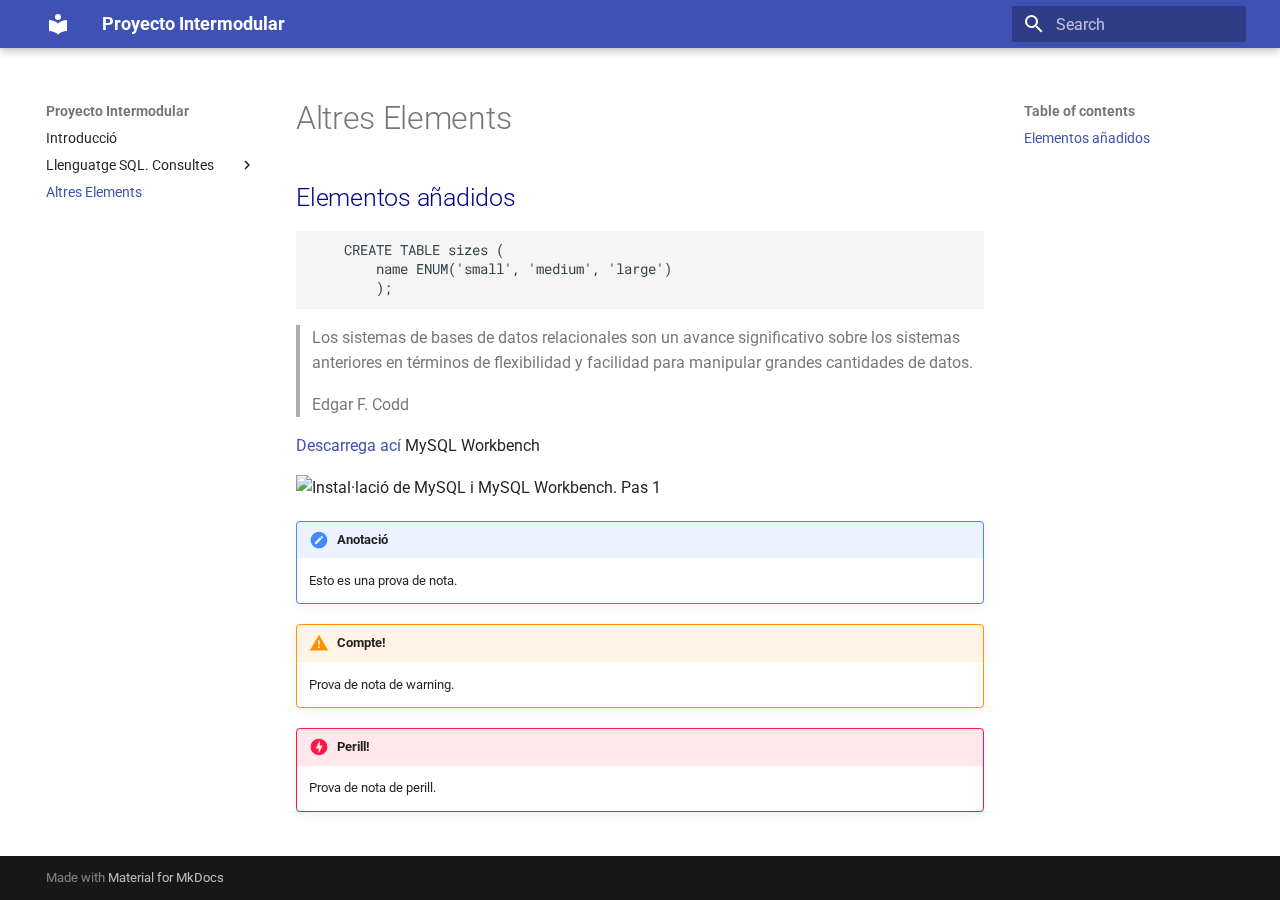
==== docs/altreselements/index.html @ 9100a638 "Primera versió" ====
<!doctype html>
<html lang="en" class="no-js">
  <head>
    
      <meta charset="utf-8">
      <meta name="viewport" content="width=device-width,initial-scale=1">
      
        <meta name="description" content="Documentació sobre llenguatge SQL">
      
      
        <meta name="author" content="Ester Agustí">
      
      
      
        <link rel="prev" href="../apartat2/">
      
      
      
      <link rel="icon" href="../assets/images/favicon.png">
      <meta name="generator" content="mkdocs-1.6.1, mkdocs-material-9.6.7">
    
    
      
        <title>Altres Elements - Proyecto Intermodular</title>
      
    
    
      <link rel="stylesheet" href="../assets/stylesheets/main.8608ea7d.min.css">
      
      


    
    
      
    
    
      
        
        
        <link rel="preconnect" href="https://fonts.gstatic.com" crossorigin>
        <link rel="stylesheet" href="https://fonts.googleapis.com/css?family=Roboto:300,300i,400,400i,700,700i%7CRoboto+Mono:400,400i,700,700i&display=fallback">
        <style>:root{--md-text-font:"Roboto";--md-code-font:"Roboto Mono"}</style>
      
    
    
      <link rel="stylesheet" href="../extra.css">
    
    <script>__md_scope=new URL("..",location),__md_hash=e=>[...e].reduce(((e,_)=>(e<<5)-e+_.charCodeAt(0)),0),__md_get=(e,_=localStorage,t=__md_scope)=>JSON.parse(_.getItem(t.pathname+"."+e)),__md_set=(e,_,t=localStorage,a=__md_scope)=>{try{t.setItem(a.pathname+"."+e,JSON.stringify(_))}catch(e){}}</script>
    
      

    
    
    
  </head>
  
  
    <body dir="ltr">
  
    
    <input class="md-toggle" data-md-toggle="drawer" type="checkbox" id="__drawer" autocomplete="off">
    <input class="md-toggle" data-md-toggle="search" type="checkbox" id="__search" autocomplete="off">
    <label class="md-overlay" for="__drawer"></label>
    <div data-md-component="skip">
      
        
        <a href="#elementos-anadidos" class="md-skip">
          Skip to content
        </a>
      
    </div>
    <div data-md-component="announce">
      
    </div>
    
    
      

  

<header class="md-header md-header--shadow" data-md-component="header">
  <nav class="md-header__inner md-grid" aria-label="Header">
    <a href=".." title="Proyecto Intermodular" class="md-header__button md-logo" aria-label="Proyecto Intermodular" data-md-component="logo">
      
  
  <svg xmlns="http://www.w3.org/2000/svg" viewBox="0 0 24 24"><path d="M12 8a3 3 0 0 0 3-3 3 3 0 0 0-3-3 3 3 0 0 0-3 3 3 3 0 0 0 3 3m0 3.54C9.64 9.35 6.5 8 3 8v11c3.5 0 6.64 1.35 9 3.54 2.36-2.19 5.5-3.54 9-3.54V8c-3.5 0-6.64 1.35-9 3.54"/></svg>

    </a>
    <label class="md-header__button md-icon" for="__drawer">
      
      <svg xmlns="http://www.w3.org/2000/svg" viewBox="0 0 24 24"><path d="M3 6h18v2H3zm0 5h18v2H3zm0 5h18v2H3z"/></svg>
    </label>
    <div class="md-header__title" data-md-component="header-title">
      <div class="md-header__ellipsis">
        <div class="md-header__topic">
          <span class="md-ellipsis">
            Proyecto Intermodular
          </span>
        </div>
        <div class="md-header__topic" data-md-component="header-topic">
          <span class="md-ellipsis">
            
              Altres Elements
            
          </span>
        </div>
      </div>
    </div>
    
    
      <script>var palette=__md_get("__palette");if(palette&&palette.color){if("(prefers-color-scheme)"===palette.color.media){var media=matchMedia("(prefers-color-scheme: light)"),input=document.querySelector(media.matches?"[data-md-color-media='(prefers-color-scheme: light)']":"[data-md-color-media='(prefers-color-scheme: dark)']");palette.color.media=input.getAttribute("data-md-color-media"),palette.color.scheme=input.getAttribute("data-md-color-scheme"),palette.color.primary=input.getAttribute("data-md-color-primary"),palette.color.accent=input.getAttribute("data-md-color-accent")}for(var[key,value]of Object.entries(palette.color))document.body.setAttribute("data-md-color-"+key,value)}</script>
    
    
    
      <label class="md-header__button md-icon" for="__search">
        
        <svg xmlns="http://www.w3.org/2000/svg" viewBox="0 0 24 24"><path d="M9.5 3A6.5 6.5 0 0 1 16 9.5c0 1.61-.59 3.09-1.56 4.23l.27.27h.79l5 5-1.5 1.5-5-5v-.79l-.27-.27A6.52 6.52 0 0 1 9.5 16 6.5 6.5 0 0 1 3 9.5 6.5 6.5 0 0 1 9.5 3m0 2C7 5 5 7 5 9.5S7 14 9.5 14 14 12 14 9.5 12 5 9.5 5"/></svg>
      </label>
      <div class="md-search" data-md-component="search" role="dialog">
  <label class="md-search__overlay" for="__search"></label>
  <div class="md-search__inner" role="search">
    <form class="md-search__form" name="search">
      <input type="text" class="md-search__input" name="query" aria-label="Search" placeholder="Search" autocapitalize="off" autocorrect="off" autocomplete="off" spellcheck="false" data-md-component="search-query" required>
      <label class="md-search__icon md-icon" for="__search">
        
        <svg xmlns="http://www.w3.org/2000/svg" viewBox="0 0 24 24"><path d="M9.5 3A6.5 6.5 0 0 1 16 9.5c0 1.61-.59 3.09-1.56 4.23l.27.27h.79l5 5-1.5 1.5-5-5v-.79l-.27-.27A6.52 6.52 0 0 1 9.5 16 6.5 6.5 0 0 1 3 9.5 6.5 6.5 0 0 1 9.5 3m0 2C7 5 5 7 5 9.5S7 14 9.5 14 14 12 14 9.5 12 5 9.5 5"/></svg>
        
        <svg xmlns="http://www.w3.org/2000/svg" viewBox="0 0 24 24"><path d="M20 11v2H8l5.5 5.5-1.42 1.42L4.16 12l7.92-7.92L13.5 5.5 8 11z"/></svg>
      </label>
      <nav class="md-search__options" aria-label="Search">
        
        <button type="reset" class="md-search__icon md-icon" title="Clear" aria-label="Clear" tabindex="-1">
          
          <svg xmlns="http://www.w3.org/2000/svg" viewBox="0 0 24 24"><path d="M19 6.41 17.59 5 12 10.59 6.41 5 5 6.41 10.59 12 5 17.59 6.41 19 12 13.41 17.59 19 19 17.59 13.41 12z"/></svg>
        </button>
      </nav>
      
    </form>
    <div class="md-search__output">
      <div class="md-search__scrollwrap" tabindex="0" data-md-scrollfix>
        <div class="md-search-result" data-md-component="search-result">
          <div class="md-search-result__meta">
            Initializing search
          </div>
          <ol class="md-search-result__list" role="presentation"></ol>
        </div>
      </div>
    </div>
  </div>
</div>
    
    
  </nav>
  
</header>
    
    <div class="md-container" data-md-component="container">
      
      
        
          
        
      
      <main class="md-main" data-md-component="main">
        <div class="md-main__inner md-grid">
          
            
              
              <div class="md-sidebar md-sidebar--primary" data-md-component="sidebar" data-md-type="navigation" >
                <div class="md-sidebar__scrollwrap">
                  <div class="md-sidebar__inner">
                    



<nav class="md-nav md-nav--primary" aria-label="Navigation" data-md-level="0">
  <label class="md-nav__title" for="__drawer">
    <a href=".." title="Proyecto Intermodular" class="md-nav__button md-logo" aria-label="Proyecto Intermodular" data-md-component="logo">
      
  
  <svg xmlns="http://www.w3.org/2000/svg" viewBox="0 0 24 24"><path d="M12 8a3 3 0 0 0 3-3 3 3 0 0 0-3-3 3 3 0 0 0-3 3 3 3 0 0 0 3 3m0 3.54C9.64 9.35 6.5 8 3 8v11c3.5 0 6.64 1.35 9 3.54 2.36-2.19 5.5-3.54 9-3.54V8c-3.5 0-6.64 1.35-9 3.54"/></svg>

    </a>
    Proyecto Intermodular
  </label>
  
  <ul class="md-nav__list" data-md-scrollfix>
    
      
      
  
  
  
  
    <li class="md-nav__item">
      <a href=".." class="md-nav__link">
        
  
  <span class="md-ellipsis">
    Introducció
    
  </span>
  

      </a>
    </li>
  

    
      
      
  
  
  
  
    
    
    
    
    <li class="md-nav__item md-nav__item--nested">
      
        
        
        <input class="md-nav__toggle md-toggle " type="checkbox" id="__nav_2" >
        
          
          <label class="md-nav__link" for="__nav_2" id="__nav_2_label" tabindex="0">
            
  
  <span class="md-ellipsis">
    Llenguatge SQL. Consultes
    
  </span>
  

            <span class="md-nav__icon md-icon"></span>
          </label>
        
        <nav class="md-nav" data-md-level="1" aria-labelledby="__nav_2_label" aria-expanded="false">
          <label class="md-nav__title" for="__nav_2">
            <span class="md-nav__icon md-icon"></span>
            Llenguatge SQL. Consultes
          </label>
          <ul class="md-nav__list" data-md-scrollfix>
            
              
                
  
  
  
  
    <li class="md-nav__item">
      <a href="../apartat1/" class="md-nav__link">
        
  
  <span class="md-ellipsis">
    Consultes de selecció simples
    
  </span>
  

      </a>
    </li>
  

              
            
              
                
  
  
  
  
    <li class="md-nav__item">
      <a href="../apartat2/" class="md-nav__link">
        
  
  <span class="md-ellipsis">
    Consultes de selecció complexes
    
  </span>
  

      </a>
    </li>
  

              
            
          </ul>
        </nav>
      
    </li>
  

    
      
      
  
  
    
  
  
  
    <li class="md-nav__item md-nav__item--active">
      
      <input class="md-nav__toggle md-toggle" type="checkbox" id="__toc">
      
      
      
        <label class="md-nav__link md-nav__link--active" for="__toc">
          
  
  <span class="md-ellipsis">
    Altres Elements
    
  </span>
  

          <span class="md-nav__icon md-icon"></span>
        </label>
      
      <a href="./" class="md-nav__link md-nav__link--active">
        
  
  <span class="md-ellipsis">
    Altres Elements
    
  </span>
  

      </a>
      
        

<nav class="md-nav md-nav--secondary" aria-label="Table of contents">
  
  
  
  
    <label class="md-nav__title" for="__toc">
      <span class="md-nav__icon md-icon"></span>
      Table of contents
    </label>
    <ul class="md-nav__list" data-md-component="toc" data-md-scrollfix>
      
        <li class="md-nav__item">
  <a href="#elementos-anadidos" class="md-nav__link">
    <span class="md-ellipsis">
      Elementos añadidos
    </span>
  </a>
  
</li>
      
    </ul>
  
</nav>
      
    </li>
  

    
  </ul>
</nav>
                  </div>
                </div>
              </div>
            
            
              
              <div class="md-sidebar md-sidebar--secondary" data-md-component="sidebar" data-md-type="toc" >
                <div class="md-sidebar__scrollwrap">
                  <div class="md-sidebar__inner">
                    

<nav class="md-nav md-nav--secondary" aria-label="Table of contents">
  
  
  
  
    <label class="md-nav__title" for="__toc">
      <span class="md-nav__icon md-icon"></span>
      Table of contents
    </label>
    <ul class="md-nav__list" data-md-component="toc" data-md-scrollfix>
      
        <li class="md-nav__item">
  <a href="#elementos-anadidos" class="md-nav__link">
    <span class="md-ellipsis">
      Elementos añadidos
    </span>
  </a>
  
</li>
      
    </ul>
  
</nav>
                  </div>
                </div>
              </div>
            
          
          
            <div class="md-content" data-md-component="content">
              <article class="md-content__inner md-typeset">
                
                  



  <h1>Altres Elements</h1>

<h2 id="elementos-anadidos">Elementos añadidos</h2>
<pre><code class="language-SQL">    CREATE TABLE sizes (
        name ENUM('small', 'medium', 'large')
        );
</code></pre>
<blockquote>
<p>Los sistemas de bases de datos relacionales son un avance significativo sobre los sistemas anteriores en términos de flexibilidad y facilidad para manipular grandes cantidades de datos.</p>
<p>Edgar F. Codd</p>
</blockquote>
<p><a href="http://www.mysql.com/">Descarrega ací</a> MySQL Workbench</p>
<p><img alt="Instal·lació de MySQL i MySQL Workbench. Pas 1" src="/img1.jpg" /></p>
<div class="admonition note">
<p class="admonition-title">Anotació</p>
<p>Esto es una prova de nota.</p>
</div>
<div class="admonition warning">
<p class="admonition-title">Compte!</p>
<p>Prova de nota de warning.</p>
</div>
<div class="admonition danger">
<p class="admonition-title">Perill!</p>
<p>Prova de nota de perill.</p>
</div>












                
              </article>
            </div>
          
          
<script>var target=document.getElementById(location.hash.slice(1));target&&target.name&&(target.checked=target.name.startsWith("__tabbed_"))</script>
        </div>
        
      </main>
      
        <footer class="md-footer">
  
  <div class="md-footer-meta md-typeset">
    <div class="md-footer-meta__inner md-grid">
      <div class="md-copyright">
  
  
    Made with
    <a href="https://squidfunk.github.io/mkdocs-material/" target="_blank" rel="noopener">
      Material for MkDocs
    </a>
  
</div>
      
    </div>
  </div>
</footer>
      
    </div>
    <div class="md-dialog" data-md-component="dialog">
      <div class="md-dialog__inner md-typeset"></div>
    </div>
    
    
    <script id="__config" type="application/json">{"base": "..", "features": [], "search": "../assets/javascripts/workers/search.f8cc74c7.min.js", "translations": {"clipboard.copied": "Copied to clipboard", "clipboard.copy": "Copy to clipboard", "search.result.more.one": "1 more on this page", "search.result.more.other": "# more on this page", "search.result.none": "No matching documents", "search.result.one": "1 matching document", "search.result.other": "# matching documents", "search.result.placeholder": "Type to start searching", "search.result.term.missing": "Missing", "select.version": "Select version"}}</script>
    
    
      <script src="../assets/javascripts/bundle.c8b220af.min.js"></script>
      
    
  </body>
</html>
---- docs/assets/stylesheets/main.8608ea7d.min.css ----
@charset "UTF-8";html{-webkit-text-size-adjust:none;-moz-text-size-adjust:none;text-size-adjust:none;box-sizing:border-box}*,:after,:before{box-sizing:inherit}@media (prefers-reduced-motion){*,:after,:before{transition:none!important}}body{margin:0}a,button,input,label{-webkit-tap-highlight-color:transparent}a{color:inherit;text-decoration:none}hr{border:0;box-sizing:initial;display:block;height:.05rem;overflow:visible;padding:0}small{font-size:80%}sub,sup{line-height:1em}img{border-style:none}table{border-collapse:initial;border-spacing:0}td,th{font-weight:400;vertical-align:top}button{background:#0000;border:0;font-family:inherit;font-size:inherit;margin:0;padding:0}input{border:0;outline:none}:root{--md-primary-fg-color:#4051b5;--md-primary-fg-color--light:#5d6cc0;--md-primary-fg-color--dark:#303fa1;--md-primary-bg-color:#fff;--md-primary-bg-color--light:#ffffffb3;--md-accent-fg-color:#526cfe;--md-accent-fg-color--transparent:#526cfe1a;--md-accent-bg-color:#fff;--md-accent-bg-color--light:#ffffffb3}[data-md-color-scheme=default]{color-scheme:light}[data-md-color-scheme=default] img[src$="#gh-dark-mode-only"],[data-md-color-scheme=default] img[src$="#only-dark"]{display:none}:root,[data-md-color-scheme=default]{--md-hue:225deg;--md-default-fg-color:#000000de;--md-default-fg-color--light:#0000008a;--md-default-fg-color--lighter:#00000052;--md-default-fg-color--lightest:#00000012;--md-default-bg-color:#fff;--md-default-bg-color--light:#ffffffb3;--md-default-bg-color--lighter:#ffffff4d;--md-default-bg-color--lightest:#ffffff1f;--md-code-fg-color:#36464e;--md-code-bg-color:#f5f5f5;--md-code-hl-color:#4287ff;--md-code-hl-color--light:#4287ff1a;--md-code-hl-number-color:#d52a2a;--md-code-hl-special-color:#db1457;--md-code-hl-function-color:#a846b9;--md-code-hl-constant-color:#6e59d9;--md-code-hl-keyword-color:#3f6ec6;--md-code-hl-string-color:#1c7d4d;--md-code-hl-name-color:var(--md-code-fg-color);--md-code-hl-operator-color:var(--md-default-fg-color--light);--md-code-hl-punctuation-color:var(--md-default-fg-color--light);--md-code-hl-comment-color:var(--md-default-fg-color--light);--md-code-hl-generic-color:var(--md-default-fg-color--light);--md-code-hl-variable-color:var(--md-default-fg-color--light);--md-typeset-color:var(--md-default-fg-color);--md-typeset-a-color:var(--md-primary-fg-color);--md-typeset-del-color:#f5503d26;--md-typeset-ins-color:#0bd57026;--md-typeset-kbd-color:#fafafa;--md-typeset-kbd-accent-color:#fff;--md-typeset-kbd-border-color:#b8b8b8;--md-typeset-mark-color:#ffff0080;--md-typeset-table-color:#0000001f;--md-typeset-table-color--light:rgba(0,0,0,.035);--md-admonition-fg-color:var(--md-default-fg-color);--md-admonition-bg-color:var(--md-default-bg-color);--md-warning-fg-color:#000000de;--md-warning-bg-color:#ff9;--md-footer-fg-color:#fff;--md-footer-fg-color--light:#ffffffb3;--md-footer-fg-color--lighter:#ffffff73;--md-footer-bg-color:#000000de;--md-footer-bg-color--dark:#00000052;--md-shadow-z1:0 0.2rem 0.5rem #0000000d,0 0 0.05rem #0000001a;--md-shadow-z2:0 0.2rem 0.5rem #0000001a,0 0 0.05rem #00000040;--md-shadow-z3:0 0.2rem 0.5rem #0003,0 0 0.05rem #00000059}.md-icon svg{fill:currentcolor;display:block;height:1.2rem;width:1.2rem}body{-webkit-font-smoothing:antialiased;-moz-osx-font-smoothing:grayscale;--md-text-font-family:var(--md-text-font,_),-apple-system,BlinkMacSystemFont,Helvetica,Arial,sans-serif;--md-code-font-family:var(--md-code-font,_),SFMono-Regular,Consolas,Menlo,monospace}aside,body,input{font-feature-settings:"kern","liga";color:var(--md-typeset-color);font-family:var(--md-text-font-family)}code,kbd,pre{font-feature-settings:"kern";font-family:var(--md-code-font-family)}:root{--md-typeset-table-sort-icon:url('data:image/svg+xml;charset=utf-8,<svg xmlns="http://www.w3.org/2000/svg" viewBox="0 0 24 24"><path d="m18 21-4-4h3V7h-3l4-4 4 4h-3v10h3M2 19v-2h10v2M2 13v-2h7v2M2 7V5h4v2z"/></svg>');--md-typeset-table-sort-icon--asc:url('data:image/svg+xml;charset=utf-8,<svg xmlns="http://www.w3.org/2000/svg" viewBox="0 0 24 24"><path d="M19 17h3l-4 4-4-4h3V3h2M2 17h10v2H2M6 5v2H2V5m0 6h7v2H2z"/></svg>');--md-typeset-table-sort-icon--desc:url('data:image/svg+xml;charset=utf-8,<svg xmlns="http://www.w3.org/2000/svg" viewBox="0 0 24 24"><path d="M19 7h3l-4-4-4 4h3v14h2M2 17h10v2H2M6 5v2H2V5m0 6h7v2H2z"/></svg>')}.md-typeset{-webkit-print-color-adjust:exact;color-adjust:exact;font-size:.8rem;line-height:1.6;overflow-wrap:break-word}@media print{.md-typeset{font-size:.68rem}}.md-typeset blockquote,.md-typeset dl,.md-typeset figure,.md-typeset ol,.md-typeset pre,.md-typeset ul{margin-bottom:1em;margin-top:1em}.md-typeset h1{color:var(--md-default-fg-color--light);font-size:2em;line-height:1.3;margin:0 0 1.25em}.md-typeset h1,.md-typeset h2{font-weight:300;letter-spacing:-.01em}.md-typeset h2{font-size:1.5625em;line-height:1.4;margin:1.6em 0 .64em}.md-typeset h3{font-size:1.25em;font-weight:400;letter-spacing:-.01em;line-height:1.5;margin:1.6em 0 .8em}.md-typeset h2+h3{margin-top:.8em}.md-typeset h4{font-weight:700;letter-spacing:-.01em;margin:1em 0}.md-typeset h5,.md-typeset h6{color:var(--md-default-fg-color--light);font-size:.8em;font-weight:700;letter-spacing:-.01em;margin:1.25em 0}.md-typeset h5{text-transform:uppercase}.md-typeset h5 code{text-transform:none}.md-typeset hr{border-bottom:.05rem solid var(--md-default-fg-color--lightest);display:flow-root;margin:1.5em 0}.md-typeset a{color:var(--md-typeset-a-color);word-break:break-word}.md-typeset a,.md-typeset a:before{transition:color 125ms}.md-typeset a:focus,.md-typeset a:hover{color:var(--md-accent-fg-color)}.md-typeset a:focus code,.md-typeset a:hover code{background-color:var(--md-accent-fg-color--transparent)}.md-typeset a code{color:currentcolor;transition:background-color 125ms}.md-typeset a.focus-visible{outline-color:var(--md-accent-fg-color);outline-offset:.2rem}.md-typeset code,.md-typeset kbd,.md-typeset pre{color:var(--md-code-fg-color);direction:ltr;font-variant-ligatures:none}@media print{.md-typeset code,.md-typeset kbd,.md-typeset pre{white-space:pre-wrap}}.md-typeset code{background-color:var(--md-code-bg-color);border-radius:.1rem;-webkit-box-decoration-break:clone;box-decoration-break:clone;font-size:.85em;padding:0 .2941176471em;word-break:break-word}.md-typeset code:not(.focus-visible){-webkit-tap-highlight-color:transparent;outline:none}.md-typeset pre{display:flow-root;line-height:1.4;position:relative}.md-typeset pre>code{-webkit-box-decoration-break:slice;box-decoration-break:slice;box-shadow:none;display:block;margin:0;outline-color:var(--md-accent-fg-color);overflow:auto;padding:.7720588235em 1.1764705882em;scrollbar-color:var(--md-default-fg-color--lighter) #0000;scrollbar-width:thin;touch-action:auto;word-break:normal}.md-typeset pre>code:hover{scrollbar-color:var(--md-accent-fg-color) #0000}.md-typeset pre>code::-webkit-scrollbar{height:.2rem;width:.2rem}.md-typeset pre>code::-webkit-scrollbar-thumb{background-color:var(--md-default-fg-color--lighter)}.md-typeset pre>code::-webkit-scrollbar-thumb:hover{background-color:var(--md-accent-fg-color)}.md-typeset kbd{background-color:var(--md-typeset-kbd-color);border-radius:.1rem;box-shadow:0 .1rem 0 .05rem var(--md-typeset-kbd-border-color),0 .1rem 0 var(--md-typeset-kbd-border-color),0 -.1rem .2rem var(--md-typeset-kbd-accent-color) inset;color:var(--md-default-fg-color);display:inline-block;font-size:.75em;padding:0 .6666666667em;vertical-align:text-top;word-break:break-word}.md-typeset mark{background-color:var(--md-typeset-mark-color);-webkit-box-decoration-break:clone;box-decoration-break:clone;color:inherit;word-break:break-word}.md-typeset abbr{border-bottom:.05rem dotted var(--md-default-fg-color--light);cursor:help;text-decoration:none}.md-typeset small{opacity:.75}[dir=ltr] .md-typeset sub,[dir=ltr] .md-typeset sup{margin-left:.078125em}[dir=rtl] .md-typeset sub,[dir=rtl] .md-typeset sup{margin-right:.078125em}[dir=ltr] .md-typeset blockquote{padding-left:.6rem}[dir=rtl] .md-typeset blockquote{padding-right:.6rem}[dir=ltr] .md-typeset blockquote{border-left:.2rem solid var(--md-default-fg-color--lighter)}[dir=rtl] .md-typeset blockquote{border-right:.2rem solid var(--md-default-fg-color--lighter)}.md-typeset blockquote{color:var(--md-default-fg-color--light);margin-left:0;margin-right:0}.md-typeset ul{list-style-type:disc}.md-typeset ul[type]{list-style-type:revert-layer}[dir=ltr] .md-typeset ol,[dir=ltr] .md-typeset ul{margin-left:.625em}[dir=rtl] .md-typeset ol,[dir=rtl] .md-typeset ul{margin-right:.625em}.md-typeset ol,.md-typeset ul{padding:0}.md-typeset ol:not([hidden]),.md-typeset ul:not([hidden]){display:flow-root}.md-typeset ol ol,.md-typeset ul ol{list-style-type:lower-alpha}.md-typeset ol ol ol,.md-typeset ul ol ol{list-style-type:lower-roman}.md-typeset ol ol ol ol,.md-typeset ul ol ol ol{list-style-type:upper-alpha}.md-typeset ol ol ol ol ol,.md-typeset ul ol ol ol ol{list-style-type:upper-roman}.md-typeset ol[type],.md-typeset ul[type]{list-style-type:revert-layer}[dir=ltr] .md-typeset ol li,[dir=ltr] .md-typeset ul li{margin-left:1.25em}[dir=rtl] .md-typeset ol li,[dir=rtl] .md-typeset ul li{margin-right:1.25em}.md-typeset ol li,.md-typeset ul li{margin-bottom:.5em}.md-typeset ol li blockquote,.md-typeset ol li p,.md-typeset ul li blockquote,.md-typeset ul li p{margin:.5em 0}.md-typeset ol li:last-child,.md-typeset ul li:last-child{margin-bottom:0}[dir=ltr] .md-typeset ol li ol,[dir=ltr] .md-typeset ol li ul,[dir=ltr] .md-typeset ul li ol,[dir=ltr] .md-typeset ul li ul{margin-left:.625em}[dir=rtl] .md-typeset ol li ol,[dir=rtl] .md-typeset ol li ul,[dir=rtl] .md-typeset ul li ol,[dir=rtl] .md-typeset ul li ul{margin-right:.625em}.md-typeset ol li ol,.md-typeset ol li ul,.md-typeset ul li ol,.md-typeset ul li ul{margin-bottom:.5em;margin-top:.5em}[dir=ltr] .md-typeset dd{margin-left:1.875em}[dir=rtl] .md-typeset dd{margin-right:1.875em}.md-typeset dd{margin-bottom:1.5em;margin-top:1em}.md-typeset img,.md-typeset svg,.md-typeset video{height:auto;max-width:100%}.md-typeset img[align=left]{margin:1em 1em 1em 0}.md-typeset img[align=right]{margin:1em 0 1em 1em}.md-typeset img[align]:only-child{margin-top:0}.md-typeset figure{display:flow-root;margin:1em auto;max-width:100%;text-align:center;width:-moz-fit-content;width:fit-content}.md-typeset figure img{display:block;margin:0 auto}.md-typeset figcaption{font-style:italic;margin:1em auto;max-width:24rem}.md-typeset iframe{max-width:100%}.md-typeset table:not([class]){background-color:var(--md-default-bg-color);border:.05rem solid var(--md-typeset-table-color);border-radius:.1rem;display:inline-block;font-size:.64rem;max-width:100%;overflow:auto;touch-action:auto}@media print{.md-typeset table:not([class]){display:table}}.md-typeset table:not([class])+*{margin-top:1.5em}.md-typeset table:not([class]) td>:first-child,.md-typeset table:not([class]) th>:first-child{margin-top:0}.md-typeset table:not([class]) td>:last-child,.md-typeset table:not([class]) th>:last-child{margin-bottom:0}.md-typeset table:not([class]) td:not([align]),.md-typeset table:not([class]) th:not([align]){text-align:left}[dir=rtl] .md-typeset table:not([class]) td:not([align]),[dir=rtl] .md-typeset table:not([class]) th:not([align]){text-align:right}.md-typeset table:not([class]) th{font-weight:700;min-width:5rem;padding:.9375em 1.25em;vertical-align:top}.md-typeset table:not([class]) td{border-top:.05rem solid var(--md-typeset-table-color);padding:.9375em 1.25em;vertical-align:top}.md-typeset table:not([class]) tbody tr{transition:background-color 125ms}.md-typeset table:not([class]) tbody tr:hover{background-color:var(--md-typeset-table-color--light);box-shadow:0 .05rem 0 var(--md-default-bg-color) inset}.md-typeset table:not([class]) a{word-break:normal}.md-typeset table th[role=columnheader]{cursor:pointer}[dir=ltr] .md-typeset table th[role=columnheader]:after{margin-left:.5em}[dir=rtl] .md-typeset table th[role=columnheader]:after{margin-right:.5em}.md-typeset table th[role=columnheader]:after{content:"";display:inline-block;height:1.2em;-webkit-mask-image:var(--md-typeset-table-sort-icon);mask-image:var(--md-typeset-table-sort-icon);-webkit-mask-repeat:no-repeat;mask-repeat:no-repeat;-webkit-mask-size:contain;mask-size:contain;transition:background-color 125ms;vertical-align:text-bottom;width:1.2em}.md-typeset table th[role=columnheader]:hover:after{background-color:var(--md-default-fg-color--lighter)}.md-typeset table th[role=columnheader][aria-sort=ascending]:after{background-color:var(--md-default-fg-color--light);-webkit-mask-image:var(--md-typeset-table-sort-icon--asc);mask-image:var(--md-typeset-table-sort-icon--asc)}.md-typeset table th[role=columnheader][aria-sort=descending]:after{background-color:var(--md-default-fg-color--light);-webkit-mask-image:var(--md-typeset-table-sort-icon--desc);mask-image:var(--md-typeset-table-sort-icon--desc)}.md-typeset__scrollwrap{margin:1em -.8rem;overflow-x:auto;touch-action:auto}.md-typeset__table{display:inline-block;margin-bottom:.5em;padding:0 .8rem}@media print{.md-typeset__table{display:block}}html .md-typeset__table table{display:table;margin:0;overflow:hidden;width:100%}@media screen and (max-width:44.984375em){.md-content__inner>pre{margin:1em -.8rem}.md-content__inner>pre code{border-radius:0}}.md-typeset .md-author{border-radius:100%;display:block;flex-shrink:0;height:1.6rem;overflow:hidden;position:relative;transition:color 125ms,transform 125ms;width:1.6rem}.md-typeset .md-author img{display:block}.md-typeset .md-author--more{background:var(--md-default-fg-color--lightest);color:var(--md-default-fg-color--lighter);font-size:.6rem;font-weight:700;line-height:1.6rem;text-align:center}.md-typeset .md-author--long{height:2.4rem;width:2.4rem}.md-typeset a.md-author{transform:scale(1)}.md-typeset a.md-author img{border-radius:100%;filter:grayscale(100%) opacity(75%);transition:filter 125ms}.md-typeset a.md-author:focus,.md-typeset a.md-author:hover{transform:scale(1.1);z-index:1}.md-typeset a.md-author:focus img,.md-typeset a.md-author:hover img{filter:grayscale(0)}.md-banner{background-color:var(--md-footer-bg-color);color:var(--md-footer-fg-color);overflow:auto}@media print{.md-banner{display:none}}.md-banner--warning{background-color:var(--md-warning-bg-color);color:var(--md-warning-fg-color)}.md-banner__inner{font-size:.7rem;margin:.6rem auto;padding:0 .8rem}[dir=ltr] .md-banner__button{float:right}[dir=rtl] .md-banner__button{float:left}.md-banner__button{color:inherit;cursor:pointer;transition:opacity .25s}.no-js .md-banner__button{display:none}.md-banner__button:hover{opacity:.7}html{font-size:125%;height:100%;overflow-x:hidden}@media screen and (min-width:100em){html{font-size:137.5%}}@media screen and (min-width:125em){html{font-size:150%}}body{background-color:var(--md-default-bg-color);display:flex;flex-direction:column;font-size:.5rem;min-height:100%;position:relative;width:100%}@media print{body{display:block}}@media screen and (max-width:59.984375em){body[data-md-scrolllock]{position:fixed}}.md-grid{margin-left:auto;margin-right:auto;max-width:61rem}.md-container{display:flex;flex-direction:column;flex-grow:1}@media print{.md-container{display:block}}.md-main{flex-grow:1}.md-main__inner{display:flex;height:100%;margin-top:1.5rem}.md-ellipsis{overflow:hidden;text-overflow:ellipsis}.md-toggle{display:none}.md-option{height:0;opacity:0;position:absolute;width:0}.md-option:checked+label:not([hidden]){display:block}.md-option.focus-visible+label{outline-color:var(--md-accent-fg-color);outline-style:auto}.md-skip{background-color:var(--md-default-fg-color);border-radius:.1rem;color:var(--md-default-bg-color);font-size:.64rem;margin:.5rem;opacity:0;outline-color:var(--md-accent-fg-color);padding:.3rem .5rem;position:fixed;transform:translateY(.4rem);z-index:-1}.md-skip:focus{opacity:1;transform:translateY(0);transition:transform .25s cubic-bezier(.4,0,.2,1),opacity 175ms 75ms;z-index:10}@page{margin:25mm}:root{--md-clipboard-icon:url('data:image/svg+xml;charset=utf-8,<svg xmlns="http://www.w3.org/2000/svg" viewBox="0 0 24 24"><path d="M19 21H8V7h11m0-2H8a2 2 0 0 0-2 2v14a2 2 0 0 0 2 2h11a2 2 0 0 0 2-2V7a2 2 0 0 0-2-2m-3-4H4a2 2 0 0 0-2 2v14h2V3h12z"/></svg>')}.md-clipboard{border-radius:.1rem;color:var(--md-default-fg-color--lightest);cursor:pointer;height:1.5em;outline-color:var(--md-accent-fg-color);outline-offset:.1rem;position:absolute;right:.5em;top:.5em;transition:color .25s;width:1.5em;z-index:1}@media print{.md-clipboard{display:none}}.md-clipboard:not(.focus-visible){-webkit-tap-highlight-color:transparent;outline:none}:hover>.md-clipboard{color:var(--md-default-fg-color--light)}.md-clipboard:focus,.md-clipboard:hover{color:var(--md-accent-fg-color)}.md-clipboard:after{background-color:currentcolor;content:"";display:block;height:1.125em;margin:0 auto;-webkit-mask-image:var(--md-clipboard-icon);mask-image:var(--md-clipboard-icon);-webkit-mask-position:center;mask-position:center;-webkit-mask-repeat:no-repeat;mask-repeat:no-repeat;-webkit-mask-size:contain;mask-size:contain;width:1.125em}.md-clipboard--inline{cursor:pointer}.md-clipboard--inline code{transition:color .25s,background-color .25s}.md-clipboard--inline:focus code,.md-clipboard--inline:hover code{background-color:var(--md-accent-fg-color--transparent);color:var(--md-accent-fg-color)}.md-typeset .md-code__content{display:grid}@keyframes consent{0%{opacity:0;transform:translateY(100%)}to{opacity:1;transform:translateY(0)}}@keyframes overlay{0%{opacity:0}to{opacity:1}}.md-consent__overlay{animation:overlay .25s both;-webkit-backdrop-filter:blur(.1rem);backdrop-filter:blur(.1rem);background-color:#0000008a;height:100%;opacity:1;position:fixed;top:0;width:100%;z-index:5}.md-consent__inner{animation:consent .5s cubic-bezier(.1,.7,.1,1) both;background-color:var(--md-default-bg-color);border:0;border-radius:.1rem;bottom:0;box-shadow:0 0 .2rem #0000001a,0 .2rem .4rem #0003;max-height:100%;overflow:auto;padding:0;position:fixed;width:100%;z-index:5}.md-consent__form{padding:.8rem}.md-consent__settings{display:none;margin:1em 0}input:checked+.md-consent__settings{display:block}.md-consent__controls{margin-bottom:.8rem}.md-typeset .md-consent__controls .md-button{display:inline}@media screen and (max-width:44.984375em){.md-typeset .md-consent__controls .md-button{display:block;margin-top:.4rem;text-align:center;width:100%}}.md-consent label{cursor:pointer}.md-content{flex-grow:1;min-width:0}.md-content__inner{margin:0 .8rem 1.2rem;padding-top:.6rem}@media screen and (min-width:76.25em){[dir=ltr] .md-sidebar--primary:not([hidden])~.md-content>.md-content__inner{margin-left:1.2rem}[dir=ltr] .md-sidebar--secondary:not([hidden])~.md-content>.md-content__inner,[dir=rtl] .md-sidebar--primary:not([hidden])~.md-content>.md-content__inner{margin-right:1.2rem}[dir=rtl] .md-sidebar--secondary:not([hidden])~.md-content>.md-content__inner{margin-left:1.2rem}}.md-content__inner:before{content:"";display:block;height:.4rem}.md-content__inner>:last-child{margin-bottom:0}[dir=ltr] .md-content__button{float:right}[dir=rtl] .md-content__button{float:left}[dir=ltr] .md-content__button{margin-left:.4rem}[dir=rtl] .md-content__button{margin-right:.4rem}.md-content__button{margin:.4rem 0;padding:0}@media print{.md-content__button{display:none}}.md-typeset .md-content__button{color:var(--md-default-fg-color--lighter)}.md-content__button svg{display:inline;vertical-align:top}[dir=rtl] .md-content__button svg{transform:scaleX(-1)}[dir=ltr] .md-dialog{right:.8rem}[dir=rtl] .md-dialog{left:.8rem}.md-dialog{background-color:var(--md-default-fg-color);border-radius:.1rem;bottom:.8rem;box-shadow:var(--md-shadow-z3);min-width:11.1rem;opacity:0;padding:.4rem .6rem;pointer-events:none;position:fixed;transform:translateY(100%);transition:transform 0ms .4s,opacity .4s;z-index:4}@media print{.md-dialog{display:none}}.md-dialog--active{opacity:1;pointer-events:auto;transform:translateY(0);transition:transform .4s cubic-bezier(.075,.85,.175,1),opacity .4s}.md-dialog__inner{color:var(--md-default-bg-color);font-size:.7rem}.md-feedback{margin:2em 0 1em;text-align:center}.md-feedback fieldset{border:none;margin:0;padding:0}.md-feedback__title{font-weight:700;margin:1em auto}.md-feedback__inner{position:relative}.md-feedback__list{display:flex;flex-wrap:wrap;place-content:baseline center;position:relative}.md-feedback__list:hover .md-icon:not(:disabled){color:var(--md-default-fg-color--lighter)}:disabled .md-feedback__list{min-height:1.8rem}.md-feedback__icon{color:var(--md-default-fg-color--light);cursor:pointer;flex-shrink:0;margin:0 .1rem;transition:color 125ms}.md-feedback__icon:not(:disabled).md-icon:hover{color:var(--md-accent-fg-color)}.md-feedback__icon:disabled{color:var(--md-default-fg-color--lightest);pointer-events:none}.md-feedback__note{opacity:0;position:relative;transform:translateY(.4rem);transition:transform .4s cubic-bezier(.1,.7,.1,1),opacity .15s}.md-feedback__note>*{margin:0 auto;max-width:16rem}:disabled .md-feedback__note{opacity:1;transform:translateY(0)}@media print{.md-feedback{display:none}}.md-footer{background-color:var(--md-footer-bg-color);color:var(--md-footer-fg-color)}@media print{.md-footer{display:none}}.md-footer__inner{justify-content:space-between;overflow:auto;padding:.2rem}.md-footer__inner:not([hidden]){display:flex}.md-footer__link{align-items:end;display:flex;flex-grow:0.01;margin-bottom:.4rem;margin-top:1rem;max-width:100%;outline-color:var(--md-accent-fg-color);overflow:hidden;transition:opacity .25s}.md-footer__link:focus,.md-footer__link:hover{opacity:.7}[dir=rtl] .md-footer__link svg{transform:scaleX(-1)}@media screen and (max-width:44.984375em){.md-footer__link--prev{flex-shrink:0}.md-footer__link--prev .md-footer__title{display:none}}[dir=ltr] .md-footer__link--next{margin-left:auto}[dir=rtl] .md-footer__link--next{margin-right:auto}.md-footer__link--next{text-align:right}[dir=rtl] .md-footer__link--next{text-align:left}.md-footer__title{flex-grow:1;font-size:.9rem;margin-bottom:.7rem;max-width:calc(100% - 2.4rem);padding:0 1rem;white-space:nowrap}.md-footer__button{margin:.2rem;padding:.4rem}.md-footer__direction{font-size:.64rem;opacity:.7}.md-footer-meta{background-color:var(--md-footer-bg-color--dark)}.md-footer-meta__inner{display:flex;flex-wrap:wrap;justify-content:space-between;padding:.2rem}html .md-footer-meta.md-typeset a{color:var(--md-footer-fg-color--light)}html .md-footer-meta.md-typeset a:focus,html .md-footer-meta.md-typeset a:hover{color:var(--md-footer-fg-color)}.md-copyright{color:var(--md-footer-fg-color--lighter);font-size:.64rem;margin:auto .6rem;padding:.4rem 0;width:100%}@media screen and (min-width:45em){.md-copyright{width:auto}}.md-copyright__highlight{color:var(--md-footer-fg-color--light)}.md-social{display:inline-flex;gap:.2rem;margin:0 .4rem;padding:.2rem 0 .6rem}@media screen and (min-width:45em){.md-social{padding:.6rem 0}}.md-social__link{display:inline-block;height:1.6rem;text-align:center;width:1.6rem}.md-social__link:before{line-height:1.9}.md-social__link svg{fill:currentcolor;max-height:.8rem;vertical-align:-25%}.md-typeset .md-button{border:.1rem solid;border-radius:.1rem;color:var(--md-primary-fg-color);cursor:pointer;display:inline-block;font-weight:700;padding:.625em 2em;transition:color 125ms,background-color 125ms,border-color 125ms}.md-typeset .md-button--primary{background-color:var(--md-primary-fg-color);border-color:var(--md-primary-fg-color);color:var(--md-primary-bg-color)}.md-typeset .md-button:focus,.md-typeset .md-button:hover{background-color:var(--md-accent-fg-color);border-color:var(--md-accent-fg-color);color:var(--md-accent-bg-color)}[dir=ltr] .md-typeset .md-input{border-top-left-radius:.1rem}[dir=ltr] .md-typeset .md-input,[dir=rtl] .md-typeset .md-input{border-top-right-radius:.1rem}[dir=rtl] .md-typeset .md-input{border-top-left-radius:.1rem}.md-typeset .md-input{border-bottom:.1rem solid var(--md-default-fg-color--lighter);box-shadow:var(--md-shadow-z1);font-size:.8rem;height:1.8rem;padding:0 .6rem;transition:border .25s,box-shadow .25s}.md-typeset .md-input:focus,.md-typeset .md-input:hover{border-bottom-color:var(--md-accent-fg-color);box-shadow:var(--md-shadow-z2)}.md-typeset .md-input--stretch{width:100%}.md-header{background-color:var(--md-primary-fg-color);box-shadow:0 0 .2rem #0000,0 .2rem .4rem #0000;color:var(--md-primary-bg-color);display:block;left:0;position:sticky;right:0;top:0;z-index:4}@media print{.md-header{display:none}}.md-header[hidden]{transform:translateY(-100%);transition:transform .25s cubic-bezier(.8,0,.6,1),box-shadow .25s}.md-header--shadow{box-shadow:0 0 .2rem #0000001a,0 .2rem .4rem #0003;transition:transform .25s cubic-bezier(.1,.7,.1,1),box-shadow .25s}.md-header__inner{align-items:center;display:flex;padding:0 .2rem}.md-header__button{color:currentcolor;cursor:pointer;margin:.2rem;outline-color:var(--md-accent-fg-color);padding:.4rem;position:relative;transition:opacity .25s;vertical-align:middle;z-index:1}.md-header__button:hover{opacity:.7}.md-header__button:not([hidden]){display:inline-block}.md-header__button:not(.focus-visible){-webkit-tap-highlight-color:transparent;outline:none}.md-header__button.md-logo{margin:.2rem;padding:.4rem}@media screen and (max-width:76.234375em){.md-header__button.md-logo{display:none}}.md-header__button.md-logo img,.md-header__button.md-logo svg{fill:currentcolor;display:block;height:1.2rem;width:auto}@media screen and (min-width:60em){.md-header__button[for=__search]{display:none}}.no-js .md-header__button[for=__search]{display:none}[dir=rtl] .md-header__button[for=__search] svg{transform:scaleX(-1)}@media screen and (min-width:76.25em){.md-header__button[for=__drawer]{display:none}}.md-header__topic{display:flex;max-width:100%;position:absolute;transition:transform .4s cubic-bezier(.1,.7,.1,1),opacity .15s;white-space:nowrap}.md-header__topic+.md-header__topic{opacity:0;pointer-events:none;transform:translateX(1.25rem);transition:transform .4s cubic-bezier(1,.7,.1,.1),opacity .15s;z-index:-1}[dir=rtl] .md-header__topic+.md-header__topic{transform:translateX(-1.25rem)}.md-header__topic:first-child{font-weight:700}[dir=ltr] .md-header__title{margin-left:1rem;margin-right:.4rem}[dir=rtl] .md-header__title{margin-left:.4rem;margin-right:1rem}.md-header__title{flex-grow:1;font-size:.9rem;height:2.4rem;line-height:2.4rem}.md-header__title--active .md-header__topic{opacity:0;pointer-events:none;transform:translateX(-1.25rem);transition:transform .4s cubic-bezier(1,.7,.1,.1),opacity .15s;z-index:-1}[dir=rtl] .md-header__title--active .md-header__topic{transform:translateX(1.25rem)}.md-header__title--active .md-header__topic+.md-header__topic{opacity:1;pointer-events:auto;transform:translateX(0);transition:transform .4s cubic-bezier(.1,.7,.1,1),opacity .15s;z-index:0}.md-header__title>.md-header__ellipsis{height:100%;position:relative;width:100%}.md-header__option{display:flex;flex-shrink:0;max-width:100%;transition:max-width 0ms .25s,opacity .25s .25s;white-space:nowrap}[data-md-toggle=search]:checked~.md-header .md-header__option{max-width:0;opacity:0;transition:max-width 0ms,opacity 0ms}.md-header__option>input{bottom:0}.md-header__source{display:none}@media screen and (min-width:60em){[dir=ltr] .md-header__source{margin-left:1rem}[dir=rtl] .md-header__source{margin-right:1rem}.md-header__source{display:block;max-width:11.7rem;width:11.7rem}}@media screen and (min-width:76.25em){[dir=ltr] .md-header__source{margin-left:1.4rem}[dir=rtl] .md-header__source{margin-right:1.4rem}}.md-meta{color:var(--md-default-fg-color--light);font-size:.7rem;line-height:1.3}.md-meta__list{display:inline-flex;flex-wrap:wrap;list-style:none;margin:0;padding:0}.md-meta__item:not(:last-child):after{content:"·";margin-left:.2rem;margin-right:.2rem}.md-meta__link{color:var(--md-typeset-a-color)}.md-meta__link:focus,.md-meta__link:hover{color:var(--md-accent-fg-color)}.md-draft{background-color:#ff1744;border-radius:.125em;color:#fff;display:inline-block;font-weight:700;padding-left:.5714285714em;padding-right:.5714285714em}:root{--md-nav-icon--prev:url('data:image/svg+xml;charset=utf-8,<svg xmlns="http://www.w3.org/2000/svg" viewBox="0 0 24 24"><path d="M20 11v2H8l5.5 5.5-1.42 1.42L4.16 12l7.92-7.92L13.5 5.5 8 11z"/></svg>');--md-nav-icon--next:url('data:image/svg+xml;charset=utf-8,<svg xmlns="http://www.w3.org/2000/svg" viewBox="0 0 24 24"><path d="M8.59 16.58 13.17 12 8.59 7.41 10 6l6 6-6 6z"/></svg>');--md-toc-icon:url('data:image/svg+xml;charset=utf-8,<svg xmlns="http://www.w3.org/2000/svg" viewBox="0 0 24 24"><path d="M3 9h14V7H3zm0 4h14v-2H3zm0 4h14v-2H3zm16 0h2v-2h-2zm0-10v2h2V7zm0 6h2v-2h-2z"/></svg>')}.md-nav{font-size:.7rem;line-height:1.3}.md-nav__title{color:var(--md-default-fg-color--light);display:block;font-weight:700;overflow:hidden;padding:0 .6rem;text-overflow:ellipsis}.md-nav__title .md-nav__button{display:none}.md-nav__title .md-nav__button img{height:100%;width:auto}.md-nav__title .md-nav__button.md-logo img,.md-nav__title .md-nav__button.md-logo svg{fill:currentcolor;display:block;height:2.4rem;max-width:100%;object-fit:contain;width:auto}.md-nav__list{list-style:none;margin:0;padding:0}.md-nav__link{align-items:flex-start;display:flex;gap:.4rem;margin-top:.625em;scroll-snap-align:start;transition:color 125ms}.md-nav__link--passed{color:var(--md-default-fg-color--light)}.md-nav__item .md-nav__link--active,.md-nav__item .md-nav__link--active code{color:var(--md-typeset-a-color)}.md-nav__link .md-ellipsis{position:relative}[dir=ltr] .md-nav__link .md-icon:last-child{margin-left:auto}[dir=rtl] .md-nav__link .md-icon:last-child{margin-right:auto}.md-nav__link svg{fill:currentcolor;flex-shrink:0;height:1.3em;position:relative}.md-nav__link[for]:focus,.md-nav__link[for]:hover,.md-nav__link[href]:focus,.md-nav__link[href]:hover{color:var(--md-accent-fg-color);cursor:pointer}.md-nav__link.focus-visible{outline-color:var(--md-accent-fg-color);outline-offset:.2rem}.md-nav--primary .md-nav__link[for=__toc]{display:none}.md-nav--primary .md-nav__link[for=__toc] .md-icon:after{background-color:currentcolor;display:block;height:100%;-webkit-mask-image:var(--md-toc-icon);mask-image:var(--md-toc-icon);width:100%}.md-nav--primary .md-nav__link[for=__toc]~.md-nav{display:none}.md-nav__container>.md-nav__link{margin-top:0}.md-nav__container>.md-nav__link:first-child{flex-grow:1;min-width:0}.md-nav__icon{flex-shrink:0}.md-nav__source{display:none}@media screen and (max-width:76.234375em){.md-nav--primary,.md-nav--primary .md-nav{background-color:var(--md-default-bg-color);display:flex;flex-direction:column;height:100%;left:0;position:absolute;right:0;top:0;z-index:1}.md-nav--primary .md-nav__item,.md-nav--primary .md-nav__title{font-size:.8rem;line-height:1.5}.md-nav--primary .md-nav__title{background-color:var(--md-default-fg-color--lightest);color:var(--md-default-fg-color--light);cursor:pointer;height:5.6rem;line-height:2.4rem;padding:3rem .8rem .2rem;position:relative;white-space:nowrap}[dir=ltr] .md-nav--primary .md-nav__title .md-nav__icon{left:.4rem}[dir=rtl] .md-nav--primary .md-nav__title .md-nav__icon{right:.4rem}.md-nav--primary .md-nav__title .md-nav__icon{display:block;height:1.2rem;margin:.2rem;position:absolute;top:.4rem;width:1.2rem}.md-nav--primary .md-nav__title .md-nav__icon:after{background-color:currentcolor;content:"";display:block;height:100%;-webkit-mask-image:var(--md-nav-icon--prev);mask-image:var(--md-nav-icon--prev);-webkit-mask-position:center;mask-position:center;-webkit-mask-repeat:no-repeat;mask-repeat:no-repeat;-webkit-mask-size:contain;mask-size:contain;width:100%}.md-nav--primary .md-nav__title~.md-nav__list{background-color:var(--md-default-bg-color);box-shadow:0 .05rem 0 var(--md-default-fg-color--lightest) inset;overflow-y:auto;scroll-snap-type:y mandatory;touch-action:pan-y}.md-nav--primary .md-nav__title~.md-nav__list>:first-child{border-top:0}.md-nav--primary .md-nav__title[for=__drawer]{background-color:var(--md-primary-fg-color);color:var(--md-primary-bg-color);font-weight:700}.md-nav--primary .md-nav__title .md-logo{display:block;left:.2rem;margin:.2rem;padding:.4rem;position:absolute;right:.2rem;top:.2rem}.md-nav--primary .md-nav__list{flex:1}.md-nav--primary .md-nav__item{border-top:.05rem solid var(--md-default-fg-color--lightest)}.md-nav--primary .md-nav__item--active>.md-nav__link{color:var(--md-typeset-a-color)}.md-nav--primary .md-nav__item--active>.md-nav__link:focus,.md-nav--primary .md-nav__item--active>.md-nav__link:hover{color:var(--md-accent-fg-color)}.md-nav--primary .md-nav__link{margin-top:0;padding:.6rem .8rem}.md-nav--primary .md-nav__link svg{margin-top:.1em}.md-nav--primary .md-nav__link>.md-nav__link{padding:0}[dir=ltr] .md-nav--primary .md-nav__link .md-nav__icon{margin-right:-.2rem}[dir=rtl] .md-nav--primary .md-nav__link .md-nav__icon{margin-left:-.2rem}.md-nav--primary .md-nav__link .md-nav__icon{font-size:1.2rem;height:1.2rem;width:1.2rem}.md-nav--primary .md-nav__link .md-nav__icon:after{background-color:currentcolor;content:"";display:block;height:100%;-webkit-mask-image:var(--md-nav-icon--next);mask-image:var(--md-nav-icon--next);-webkit-mask-position:center;mask-position:center;-webkit-mask-repeat:no-repeat;mask-repeat:no-repeat;-webkit-mask-size:contain;mask-size:contain;width:100%}[dir=rtl] .md-nav--primary .md-nav__icon:after{transform:scale(-1)}.md-nav--primary .md-nav--secondary .md-nav{background-color:initial;position:static}[dir=ltr] .md-nav--primary .md-nav--secondary .md-nav .md-nav__link{padding-left:1.4rem}[dir=rtl] .md-nav--primary .md-nav--secondary .md-nav .md-nav__link{padding-right:1.4rem}[dir=ltr] .md-nav--primary .md-nav--secondary .md-nav .md-nav .md-nav__link{padding-left:2rem}[dir=rtl] .md-nav--primary .md-nav--secondary .md-nav .md-nav .md-nav__link{padding-right:2rem}[dir=ltr] .md-nav--primary .md-nav--secondary .md-nav .md-nav .md-nav .md-nav__link{padding-left:2.6rem}[dir=rtl] .md-nav--primary .md-nav--secondary .md-nav .md-nav .md-nav .md-nav__link{padding-right:2.6rem}[dir=ltr] .md-nav--primary .md-nav--secondary .md-nav .md-nav .md-nav .md-nav .md-nav__link{padding-left:3.2rem}[dir=rtl] .md-nav--primary .md-nav--secondary .md-nav .md-nav .md-nav .md-nav .md-nav__link{padding-right:3.2rem}.md-nav--secondary{background-color:initial}.md-nav__toggle~.md-nav{display:flex;opacity:0;transform:translateX(100%);transition:transform .25s cubic-bezier(.8,0,.6,1),opacity 125ms 50ms}[dir=rtl] .md-nav__toggle~.md-nav{transform:translateX(-100%)}.md-nav__toggle:checked~.md-nav{opacity:1;transform:translateX(0);transition:transform .25s cubic-bezier(.4,0,.2,1),opacity 125ms 125ms}.md-nav__toggle:checked~.md-nav>.md-nav__list{-webkit-backface-visibility:hidden;backface-visibility:hidden}}@media screen and (max-width:59.984375em){.md-nav--primary .md-nav__link[for=__toc]{display:flex}.md-nav--primary .md-nav__link[for=__toc] .md-icon:after{content:""}.md-nav--primary .md-nav__link[for=__toc]+.md-nav__link{display:none}.md-nav--primary .md-nav__link[for=__toc]~.md-nav{display:flex}.md-nav__source{background-color:var(--md-primary-fg-color--dark);color:var(--md-primary-bg-color);display:block;padding:0 .2rem}}@media screen and (min-width:60em) and (max-width:76.234375em){.md-nav--integrated .md-nav__link[for=__toc]{display:flex}.md-nav--integrated .md-nav__link[for=__toc] .md-icon:after{content:""}.md-nav--integrated .md-nav__link[for=__toc]+.md-nav__link{display:none}.md-nav--integrated .md-nav__link[for=__toc]~.md-nav{display:flex}}@media screen and (min-width:60em){.md-nav{margin-bottom:-.4rem}.md-nav--secondary .md-nav__title{background:var(--md-default-bg-color);box-shadow:0 0 .4rem .4rem var(--md-default-bg-color);position:sticky;top:0;z-index:1}.md-nav--secondary .md-nav__title[for=__toc]{scroll-snap-align:start}.md-nav--secondary .md-nav__title .md-nav__icon{display:none}[dir=ltr] .md-nav--secondary .md-nav__list{padding-left:.6rem}[dir=rtl] .md-nav--secondary .md-nav__list{padding-right:.6rem}.md-nav--secondary .md-nav__list{padding-bottom:.4rem}[dir=ltr] .md-nav--secondary .md-nav__item>.md-nav__link{margin-right:.4rem}[dir=rtl] .md-nav--secondary .md-nav__item>.md-nav__link{margin-left:.4rem}}@media screen and (min-width:76.25em){.md-nav{margin-bottom:-.4rem;transition:max-height .25s cubic-bezier(.86,0,.07,1)}.md-nav--primary .md-nav__title{background:var(--md-default-bg-color);box-shadow:0 0 .4rem .4rem var(--md-default-bg-color);position:sticky;top:0;z-index:1}.md-nav--primary .md-nav__title[for=__drawer]{scroll-snap-align:start}.md-nav--primary .md-nav__title .md-nav__icon{display:none}[dir=ltr] .md-nav--primary .md-nav__list{padding-left:.6rem}[dir=rtl] .md-nav--primary .md-nav__list{padding-right:.6rem}.md-nav--primary .md-nav__list{padding-bottom:.4rem}[dir=ltr] .md-nav--primary .md-nav__item>.md-nav__link{margin-right:.4rem}[dir=rtl] .md-nav--primary .md-nav__item>.md-nav__link{margin-left:.4rem}.md-nav__toggle~.md-nav{display:grid;grid-template-rows:minmax(.4rem,0fr);opacity:0;transition:grid-template-rows .25s cubic-bezier(.86,0,.07,1),opacity .25s,visibility 0ms .25s;visibility:collapse}.md-nav__toggle~.md-nav>.md-nav__list{overflow:hidden}.md-nav__toggle.md-toggle--indeterminate~.md-nav,.md-nav__toggle:checked~.md-nav{grid-template-rows:minmax(.4rem,1fr);opacity:1;transition:grid-template-rows .25s cubic-bezier(.86,0,.07,1),opacity .15s .1s,visibility 0ms;visibility:visible}.md-nav__toggle.md-toggle--indeterminate~.md-nav{transition:none}.md-nav__item--nested>.md-nav>.md-nav__title{display:none}.md-nav__item--section{display:block;margin:1.25em 0}.md-nav__item--section:last-child{margin-bottom:0}.md-nav__item--section>.md-nav__link{font-weight:700}.md-nav__item--section>.md-nav__link[for]{color:var(--md-default-fg-color--light)}.md-nav__item--section>.md-nav__link:not(.md-nav__container){pointer-events:none}.md-nav__item--section>.md-nav__link .md-icon,.md-nav__item--section>.md-nav__link>[for]{display:none}[dir=ltr] .md-nav__item--section>.md-nav{margin-left:-.6rem}[dir=rtl] .md-nav__item--section>.md-nav{margin-right:-.6rem}.md-nav__item--section>.md-nav{display:block;opacity:1;visibility:visible}.md-nav__item--section>.md-nav>.md-nav__list>.md-nav__item{padding:0}.md-nav__icon{border-radius:100%;height:.9rem;transition:background-color .25s;width:.9rem}.md-nav__icon:hover{background-color:var(--md-accent-fg-color--transparent)}.md-nav__icon:after{background-color:currentcolor;border-radius:100%;content:"";display:inline-block;height:100%;-webkit-mask-image:var(--md-nav-icon--next);mask-image:var(--md-nav-icon--next);-webkit-mask-position:center;mask-position:center;-webkit-mask-repeat:no-repeat;mask-repeat:no-repeat;-webkit-mask-size:contain;mask-size:contain;transition:transform .25s;vertical-align:-.1rem;width:100%}[dir=rtl] .md-nav__icon:after{transform:rotate(180deg)}.md-nav__item--nested .md-nav__toggle:checked~.md-nav__link .md-nav__icon:after,.md-nav__item--nested .md-toggle--indeterminate~.md-nav__link .md-nav__icon:after{transform:rotate(90deg)}.md-nav--lifted>.md-nav__list>.md-nav__item,.md-nav--lifted>.md-nav__title{display:none}.md-nav--lifted>.md-nav__list>.md-nav__item--active{display:block}.md-nav--lifted>.md-nav__list>.md-nav__item--active>.md-nav__link{background:var(--md-default-bg-color);box-shadow:0 0 .4rem .4rem var(--md-default-bg-color);margin-top:0;position:sticky;top:0;z-index:1}.md-nav--lifted>.md-nav__list>.md-nav__item--active>.md-nav__link:not(.md-nav__container){pointer-events:none}.md-nav--lifted>.md-nav__list>.md-nav__item--active.md-nav__item--section{margin:0}[dir=ltr] .md-nav--lifted>.md-nav__list>.md-nav__item>.md-nav:not(.md-nav--secondary){margin-left:-.6rem}[dir=rtl] .md-nav--lifted>.md-nav__list>.md-nav__item>.md-nav:not(.md-nav--secondary){margin-right:-.6rem}.md-nav--lifted>.md-nav__list>.md-nav__item>[for]{color:var(--md-default-fg-color--light)}.md-nav--lifted .md-nav[data-md-level="1"]{grid-template-rows:minmax(.4rem,1fr);opacity:1;visibility:visible}[dir=ltr] .md-nav--integrated>.md-nav__list>.md-nav__item--active .md-nav--secondary{border-left:.05rem solid var(--md-primary-fg-color)}[dir=rtl] .md-nav--integrated>.md-nav__list>.md-nav__item--active .md-nav--secondary{border-right:.05rem solid var(--md-primary-fg-color)}.md-nav--integrated>.md-nav__list>.md-nav__item--active .md-nav--secondary{display:block;margin-bottom:1.25em;opacity:1;visibility:visible}.md-nav--integrated>.md-nav__list>.md-nav__item--active .md-nav--secondary>.md-nav__list{overflow:visible;padding-bottom:0}.md-nav--integrated>.md-nav__list>.md-nav__item--active .md-nav--secondary>.md-nav__title{display:none}}.md-pagination{font-size:.8rem;font-weight:700;gap:.4rem}.md-pagination,.md-pagination>*{align-items:center;display:flex;justify-content:center}.md-pagination>*{border-radius:.2rem;height:1.8rem;min-width:1.8rem;text-align:center}.md-pagination__current{background-color:var(--md-default-fg-color--lightest);color:var(--md-default-fg-color--light)}.md-pagination__link{transition:color 125ms,background-color 125ms}.md-pagination__link:focus,.md-pagination__link:hover{background-color:var(--md-accent-fg-color--transparent);color:var(--md-accent-fg-color)}.md-pagination__link:focus svg,.md-pagination__link:hover svg{color:var(--md-accent-fg-color)}.md-pagination__link.focus-visible{outline-color:var(--md-accent-fg-color);outline-offset:.2rem}.md-pagination__link svg{fill:currentcolor;color:var(--md-default-fg-color--lighter);display:block;max-height:100%;width:1.2rem}.md-post__back{border-bottom:.05rem solid var(--md-default-fg-color--lightest);margin-bottom:1.2rem;padding-bottom:1.2rem}@media screen and (max-width:76.234375em){.md-post__back{display:none}}[dir=rtl] .md-post__back svg{transform:scaleX(-1)}.md-post__authors{display:flex;flex-direction:column;gap:.6rem;margin:0 .6rem 1.2rem}.md-post .md-post__meta a{transition:color 125ms}.md-post .md-post__meta a:focus,.md-post .md-post__meta a:hover{color:var(--md-accent-fg-color)}.md-post__title{color:var(--md-default-fg-color--light);font-weight:700}.md-post--excerpt{margin-bottom:3.2rem}.md-post--excerpt .md-post__header{align-items:center;display:flex;gap:.6rem;min-height:1.6rem}.md-post--excerpt .md-post__authors{align-items:center;display:inline-flex;flex-direction:row;gap:.2rem;margin:0;min-height:2.4rem}[dir=ltr] .md-post--excerpt .md-post__meta .md-meta__list{margin-right:.4rem}[dir=rtl] .md-post--excerpt .md-post__meta .md-meta__list{margin-left:.4rem}.md-post--excerpt .md-post__content>:first-child{--md-scroll-margin:6rem;margin-top:0}.md-post>.md-nav--secondary{margin:1em 0}.md-profile{align-items:center;display:flex;font-size:.7rem;gap:.6rem;line-height:1.4;width:100%}.md-profile__description{flex-grow:1}.md-content--post{display:flex}@media screen and (max-width:76.234375em){.md-content--post{flex-flow:column-reverse}}.md-content--post>.md-content__inner{flex-grow:1;min-width:0}@media screen and (min-width:76.25em){[dir=ltr] .md-content--post>.md-content__inner{margin-left:1.2rem}[dir=rtl] .md-content--post>.md-content__inner{margin-right:1.2rem}}@media screen and (max-width:76.234375em){.md-sidebar.md-sidebar--post{padding:0;position:static;width:100%}.md-sidebar.md-sidebar--post .md-sidebar__scrollwrap{overflow:visible}.md-sidebar.md-sidebar--post .md-sidebar__inner{padding:0}.md-sidebar.md-sidebar--post .md-post__meta{margin-left:.6rem;margin-right:.6rem}.md-sidebar.md-sidebar--post .md-nav__item{border:none;display:inline}.md-sidebar.md-sidebar--post .md-nav__list{display:inline-flex;flex-wrap:wrap;gap:.6rem;padding-bottom:.6rem;padding-top:.6rem}.md-sidebar.md-sidebar--post .md-nav__link{padding:0}.md-sidebar.md-sidebar--post .md-nav{height:auto;margin-bottom:0;position:static}}:root{--md-progress-value:0;--md-progress-delay:400ms}.md-progress{background:var(--md-primary-bg-color);height:.075rem;opacity:min(clamp(0,var(--md-progress-value),1),clamp(0,100 - var(--md-progress-value),1));position:fixed;top:0;transform:scaleX(calc(var(--md-progress-value)*1%));transform-origin:left;transition:transform .5s cubic-bezier(.19,1,.22,1),opacity .25s var(--md-progress-delay);width:100%;z-index:4}:root{--md-search-result-icon:url('data:image/svg+xml;charset=utf-8,<svg xmlns="http://www.w3.org/2000/svg" viewBox="0 0 24 24"><path d="M14 2H6a2 2 0 0 0-2 2v16a2 2 0 0 0 2 2h7c-.41-.25-.8-.56-1.14-.9-.33-.33-.61-.7-.86-1.1H6V4h7v5h5v1.18c.71.16 1.39.43 2 .82V8zm6.31 16.9c1.33-2.11.69-4.9-1.4-6.22-2.11-1.33-4.91-.68-6.22 1.4-1.34 2.11-.69 4.89 1.4 6.22 1.46.93 3.32.93 4.79.02L22 23.39 23.39 22zm-3.81.1a2.5 2.5 0 0 1-2.5-2.5 2.5 2.5 0 0 1 2.5-2.5 2.5 2.5 0 0 1 2.5 2.5 2.5 2.5 0 0 1-2.5 2.5"/></svg>')}.md-search{position:relative}@media screen and (min-width:60em){.md-search{padding:.2rem 0}}.no-js .md-search{display:none}.md-search__overlay{opacity:0;z-index:1}@media screen and (max-width:59.984375em){[dir=ltr] .md-search__overlay{left:-2.2rem}[dir=rtl] .md-search__overlay{right:-2.2rem}.md-search__overlay{background-color:var(--md-default-bg-color);border-radius:1rem;height:2rem;overflow:hidden;pointer-events:none;position:absolute;top:-1rem;transform-origin:center;transition:transform .3s .1s,opacity .2s .2s;width:2rem}[data-md-toggle=search]:checked~.md-header .md-search__overlay{opacity:1;transition:transform .4s,opacity .1s}}@media screen and (min-width:60em){[dir=ltr] .md-search__overlay{left:0}[dir=rtl] .md-search__overlay{right:0}.md-search__overlay{background-color:#0000008a;cursor:pointer;height:0;position:fixed;top:0;transition:width 0ms .25s,height 0ms .25s,opacity .25s;width:0}[data-md-toggle=search]:checked~.md-header .md-search__overlay{height:200vh;opacity:1;transition:width 0ms,height 0ms,opacity .25s;width:100%}}@media screen and (max-width:29.984375em){[data-md-toggle=search]:checked~.md-header .md-search__overlay{transform:scale(45)}}@media screen and (min-width:30em) and (max-width:44.984375em){[data-md-toggle=search]:checked~.md-header .md-search__overlay{transform:scale(60)}}@media screen and (min-width:45em) and (max-width:59.984375em){[data-md-toggle=search]:checked~.md-header .md-search__overlay{transform:scale(75)}}.md-search__inner{-webkit-backface-visibility:hidden;backface-visibility:hidden}@media screen and (max-width:59.984375em){[dir=ltr] .md-search__inner{left:0}[dir=rtl] .md-search__inner{right:0}.md-search__inner{height:0;opacity:0;overflow:hidden;position:fixed;top:0;transform:translateX(5%);transition:width 0ms .3s,height 0ms .3s,transform .15s cubic-bezier(.4,0,.2,1) .15s,opacity .15s .15s;width:0;z-index:2}[dir=rtl] .md-search__inner{transform:translateX(-5%)}[data-md-toggle=search]:checked~.md-header .md-search__inner{height:100%;opacity:1;transform:translateX(0);transition:width 0ms 0ms,height 0ms 0ms,transform .15s cubic-bezier(.1,.7,.1,1) .15s,opacity .15s .15s;width:100%}}@media screen and (min-width:60em){[dir=ltr] .md-search__inner{float:right}[dir=rtl] .md-search__inner{float:left}.md-search__inner{padding:.1rem 0;position:relative;transition:width .25s cubic-bezier(.1,.7,.1,1);width:11.7rem}}@media screen and (min-width:60em) and (max-width:76.234375em){[data-md-toggle=search]:checked~.md-header .md-search__inner{width:23.4rem}}@media screen and (min-width:76.25em){[data-md-toggle=search]:checked~.md-header .md-search__inner{width:34.4rem}}.md-search__form{background-color:var(--md-default-bg-color);box-shadow:0 0 .6rem #0000;height:2.4rem;position:relative;transition:color .25s,background-color .25s;z-index:2}@media screen and (min-width:60em){.md-search__form{background-color:#00000042;border-radius:.1rem;height:1.8rem}.md-search__form:hover{background-color:#ffffff1f}}[data-md-toggle=search]:checked~.md-header .md-search__form{background-color:var(--md-default-bg-color);border-radius:.1rem .1rem 0 0;box-shadow:0 0 .6rem #00000012;color:var(--md-default-fg-color)}[dir=ltr] .md-search__input{padding-left:3.6rem;padding-right:2.2rem}[dir=rtl] .md-search__input{padding-left:2.2rem;padding-right:3.6rem}.md-search__input{background:#0000;font-size:.9rem;height:100%;position:relative;text-overflow:ellipsis;width:100%;z-index:2}.md-search__input::placeholder{transition:color .25s}.md-search__input::placeholder,.md-search__input~.md-search__icon{color:var(--md-default-fg-color--light)}.md-search__input::-ms-clear{display:none}@media screen and (max-width:59.984375em){.md-search__input{font-size:.9rem;height:2.4rem;width:100%}}@media screen and (min-width:60em){[dir=ltr] .md-search__input{padding-left:2.2rem}[dir=rtl] .md-search__input{padding-right:2.2rem}.md-search__input{color:inherit;font-size:.8rem}.md-search__input::placeholder{color:var(--md-primary-bg-color--light)}.md-search__input+.md-search__icon{color:var(--md-primary-bg-color)}[data-md-toggle=search]:checked~.md-header .md-search__input{text-overflow:clip}[data-md-toggle=search]:checked~.md-header .md-search__input+.md-search__icon{color:var(--md-default-fg-color--light)}[data-md-toggle=search]:checked~.md-header .md-search__input::placeholder{color:#0000}}.md-search__icon{cursor:pointer;display:inline-block;height:1.2rem;transition:color .25s,opacity .25s;width:1.2rem}.md-search__icon:hover{opacity:.7}[dir=ltr] .md-search__icon[for=__search]{left:.5rem}[dir=rtl] .md-search__icon[for=__search]{right:.5rem}.md-search__icon[for=__search]{position:absolute;top:.3rem;z-index:2}[dir=rtl] .md-search__icon[for=__search] svg{transform:scaleX(-1)}@media screen and (max-width:59.984375em){[dir=ltr] .md-search__icon[for=__search]{left:.8rem}[dir=rtl] .md-search__icon[for=__search]{right:.8rem}.md-search__icon[for=__search]{top:.6rem}.md-search__icon[for=__search] svg:first-child{display:none}}@media screen and (min-width:60em){.md-search__icon[for=__search]{pointer-events:none}.md-search__icon[for=__search] svg:last-child{display:none}}[dir=ltr] .md-search__options{right:.5rem}[dir=rtl] .md-search__options{left:.5rem}.md-search__options{pointer-events:none;position:absolute;top:.3rem;z-index:2}@media screen and (max-width:59.984375em){[dir=ltr] .md-search__options{right:.8rem}[dir=rtl] .md-search__options{left:.8rem}.md-search__options{top:.6rem}}[dir=ltr] .md-search__options>.md-icon{margin-left:.2rem}[dir=rtl] .md-search__options>.md-icon{margin-right:.2rem}.md-search__options>.md-icon{color:var(--md-default-fg-color--light);opacity:0;transform:scale(.75);transition:transform .15s cubic-bezier(.1,.7,.1,1),opacity .15s}.md-search__options>.md-icon:not(.focus-visible){-webkit-tap-highlight-color:transparent;outline:none}[data-md-toggle=search]:checked~.md-header .md-search__input:valid~.md-search__options>.md-icon{opacity:1;pointer-events:auto;transform:scale(1)}[data-md-toggle=search]:checked~.md-header .md-search__input:valid~.md-search__options>.md-icon:hover{opacity:.7}[dir=ltr] .md-search__suggest{padding-left:3.6rem;padding-right:2.2rem}[dir=rtl] .md-search__suggest{padding-left:2.2rem;padding-right:3.6rem}.md-search__suggest{align-items:center;color:var(--md-default-fg-color--lighter);display:flex;font-size:.9rem;height:100%;opacity:0;position:absolute;top:0;transition:opacity 50ms;white-space:nowrap;width:100%}@media screen and (min-width:60em){[dir=ltr] .md-search__suggest{padding-left:2.2rem}[dir=rtl] .md-search__suggest{padding-right:2.2rem}.md-search__suggest{font-size:.8rem}}[data-md-toggle=search]:checked~.md-header .md-search__suggest{opacity:1;transition:opacity .3s .1s}[dir=ltr] .md-search__output{border-bottom-left-radius:.1rem}[dir=ltr] .md-search__output,[dir=rtl] .md-search__output{border-bottom-right-radius:.1rem}[dir=rtl] .md-search__output{border-bottom-left-radius:.1rem}.md-search__output{overflow:hidden;position:absolute;width:100%;z-index:1}@media screen and (max-width:59.984375em){.md-search__output{bottom:0;top:2.4rem}}@media screen and (min-width:60em){.md-search__output{opacity:0;top:1.9rem;transition:opacity .4s}[data-md-toggle=search]:checked~.md-header .md-search__output{box-shadow:var(--md-shadow-z3);opacity:1}}.md-search__scrollwrap{-webkit-backface-visibility:hidden;backface-visibility:hidden;background-color:var(--md-default-bg-color);height:100%;overflow-y:auto;touch-action:pan-y}@media (-webkit-max-device-pixel-ratio:1),(max-resolution:1dppx){.md-search__scrollwrap{transform:translateZ(0)}}@media screen and (min-width:60em) and (max-width:76.234375em){.md-search__scrollwrap{width:23.4rem}}@media screen and (min-width:76.25em){.md-search__scrollwrap{width:34.4rem}}@media screen and (min-width:60em){.md-search__scrollwrap{max-height:0;scrollbar-color:var(--md-default-fg-color--lighter) #0000;scrollbar-width:thin}[data-md-toggle=search]:checked~.md-header .md-search__scrollwrap{max-height:75vh}.md-search__scrollwrap:hover{scrollbar-color:var(--md-accent-fg-color) #0000}.md-search__scrollwrap::-webkit-scrollbar{height:.2rem;width:.2rem}.md-search__scrollwrap::-webkit-scrollbar-thumb{background-color:var(--md-default-fg-color--lighter)}.md-search__scrollwrap::-webkit-scrollbar-thumb:hover{background-color:var(--md-accent-fg-color)}}.md-search-result{color:var(--md-default-fg-color);word-break:break-word}.md-search-result__meta{background-color:var(--md-default-fg-color--lightest);color:var(--md-default-fg-color--light);font-size:.64rem;line-height:1.8rem;padding:0 .8rem;scroll-snap-align:start}@media screen and (min-width:60em){[dir=ltr] .md-search-result__meta{padding-left:2.2rem}[dir=rtl] .md-search-result__meta{padding-right:2.2rem}}.md-search-result__list{list-style:none;margin:0;padding:0;-webkit-user-select:none;user-select:none}.md-search-result__item{box-shadow:0 -.05rem var(--md-default-fg-color--lightest)}.md-search-result__item:first-child{box-shadow:none}.md-search-result__link{display:block;outline:none;scroll-snap-align:start;transition:background-color .25s}.md-search-result__link:focus,.md-search-result__link:hover{background-color:var(--md-accent-fg-color--transparent)}.md-search-result__link:last-child p:last-child{margin-bottom:.6rem}.md-search-result__more>summary{cursor:pointer;display:block;outline:none;position:sticky;scroll-snap-align:start;top:0;z-index:1}.md-search-result__more>summary::marker{display:none}.md-search-result__more>summary::-webkit-details-marker{display:none}.md-search-result__more>summary>div{color:var(--md-typeset-a-color);font-size:.64rem;padding:.75em .8rem;transition:color .25s,background-color .25s}@media screen and (min-width:60em){[dir=ltr] .md-search-result__more>summary>div{padding-left:2.2rem}[dir=rtl] .md-search-result__more>summary>div{padding-right:2.2rem}}.md-search-result__more>summary:focus>div,.md-search-result__more>summary:hover>div{background-color:var(--md-accent-fg-color--transparent);color:var(--md-accent-fg-color)}.md-search-result__more[open]>summary{background-color:var(--md-default-bg-color)}.md-search-result__article{overflow:hidden;padding:0 .8rem;position:relative}@media screen and (min-width:60em){[dir=ltr] .md-search-result__article{padding-left:2.2rem}[dir=rtl] .md-search-result__article{padding-right:2.2rem}}[dir=ltr] .md-search-result__icon{left:0}[dir=rtl] .md-search-result__icon{right:0}.md-search-result__icon{color:var(--md-default-fg-color--light);height:1.2rem;margin:.5rem;position:absolute;width:1.2rem}@media screen and (max-width:59.984375em){.md-search-result__icon{display:none}}.md-search-result__icon:after{background-color:currentcolor;content:"";display:inline-block;height:100%;-webkit-mask-image:var(--md-search-result-icon);mask-image:var(--md-search-result-icon);-webkit-mask-position:center;mask-position:center;-webkit-mask-repeat:no-repeat;mask-repeat:no-repeat;-webkit-mask-size:contain;mask-size:contain;width:100%}[dir=rtl] .md-search-result__icon:after{transform:scaleX(-1)}.md-search-result .md-typeset{color:var(--md-default-fg-color--light);font-size:.64rem;line-height:1.6}.md-search-result .md-typeset h1{color:var(--md-default-fg-color);font-size:.8rem;font-weight:400;line-height:1.4;margin:.55rem 0}.md-search-result .md-typeset h1 mark{text-decoration:none}.md-search-result .md-typeset h2{color:var(--md-default-fg-color);font-size:.64rem;font-weight:700;line-height:1.6;margin:.5em 0}.md-search-result .md-typeset h2 mark{text-decoration:none}.md-search-result__terms{color:var(--md-default-fg-color);display:block;font-size:.64rem;font-style:italic;margin:.5em 0}.md-search-result mark{background-color:initial;color:var(--md-accent-fg-color);text-decoration:underline}.md-select{position:relative;z-index:1}.md-select__inner{background-color:var(--md-default-bg-color);border-radius:.1rem;box-shadow:var(--md-shadow-z2);color:var(--md-default-fg-color);left:50%;margin-top:.2rem;max-height:0;opacity:0;position:absolute;top:calc(100% - .2rem);transform:translate3d(-50%,.3rem,0);transition:transform .25s 375ms,opacity .25s .25s,max-height 0ms .5s}.md-select:focus-within .md-select__inner,.md-select:hover .md-select__inner{max-height:10rem;opacity:1;transform:translate3d(-50%,0,0);transition:transform .25s cubic-bezier(.1,.7,.1,1),opacity .25s,max-height 0ms}.md-select__inner:after{border-bottom:.2rem solid #0000;border-bottom-color:var(--md-default-bg-color);border-left:.2rem solid #0000;border-right:.2rem solid #0000;border-top:0;content:"";height:0;left:50%;margin-left:-.2rem;margin-top:-.2rem;position:absolute;top:0;width:0}.md-select__list{border-radius:.1rem;font-size:.8rem;list-style-type:none;margin:0;max-height:inherit;overflow:auto;padding:0}.md-select__item{line-height:1.8rem}[dir=ltr] .md-select__link{padding-left:.6rem;padding-right:1.2rem}[dir=rtl] .md-select__link{padding-left:1.2rem;padding-right:.6rem}.md-select__link{cursor:pointer;display:block;outline:none;scroll-snap-align:start;transition:background-color .25s,color .25s;width:100%}.md-select__link:focus,.md-select__link:hover{color:var(--md-accent-fg-color)}.md-select__link:focus{background-color:var(--md-default-fg-color--lightest)}.md-sidebar{align-self:flex-start;flex-shrink:0;padding:1.2rem 0;position:sticky;top:2.4rem;width:12.1rem}@media print{.md-sidebar{display:none}}@media screen and (max-width:76.234375em){[dir=ltr] .md-sidebar--primary{left:-12.1rem}[dir=rtl] .md-sidebar--primary{right:-12.1rem}.md-sidebar--primary{background-color:var(--md-default-bg-color);display:block;height:100%;position:fixed;top:0;transform:translateX(0);transition:transform .25s cubic-bezier(.4,0,.2,1),box-shadow .25s;width:12.1rem;z-index:5}[data-md-toggle=drawer]:checked~.md-container .md-sidebar--primary{box-shadow:var(--md-shadow-z3);transform:translateX(12.1rem)}[dir=rtl] [data-md-toggle=drawer]:checked~.md-container .md-sidebar--primary{transform:translateX(-12.1rem)}.md-sidebar--primary .md-sidebar__scrollwrap{bottom:0;left:0;margin:0;overflow:hidden;position:absolute;right:0;scroll-snap-type:none;top:0}}@media screen and (min-width:76.25em){.md-sidebar{height:0}.no-js .md-sidebar{height:auto}.md-header--lifted~.md-container .md-sidebar{top:4.8rem}}.md-sidebar--secondary{display:none;order:2}@media screen and (min-width:60em){.md-sidebar--secondary{height:0}.no-js .md-sidebar--secondary{height:auto}.md-sidebar--secondary:not([hidden]){display:block}.md-sidebar--secondary .md-sidebar__scrollwrap{touch-action:pan-y}}.md-sidebar__scrollwrap{scrollbar-gutter:stable;-webkit-backface-visibility:hidden;backface-visibility:hidden;margin:0 .2rem;overflow-y:auto;scrollbar-color:var(--md-default-fg-color--lighter) #0000;scrollbar-width:thin}.md-sidebar__scrollwrap::-webkit-scrollbar{height:.2rem;width:.2rem}.md-sidebar__scrollwrap:focus-within,.md-sidebar__scrollwrap:hover{scrollbar-color:var(--md-accent-fg-color) #0000}.md-sidebar__scrollwrap:focus-within::-webkit-scrollbar-thumb,.md-sidebar__scrollwrap:hover::-webkit-scrollbar-thumb{background-color:var(--md-default-fg-color--lighter)}.md-sidebar__scrollwrap:focus-within::-webkit-scrollbar-thumb:hover,.md-sidebar__scrollwrap:hover::-webkit-scrollbar-thumb:hover{background-color:var(--md-accent-fg-color)}@supports selector(::-webkit-scrollbar){.md-sidebar__scrollwrap{scrollbar-gutter:auto}[dir=ltr] .md-sidebar__inner{padding-right:calc(100% - 11.5rem)}[dir=rtl] .md-sidebar__inner{padding-left:calc(100% - 11.5rem)}}@media screen and (max-width:76.234375em){.md-overlay{background-color:#0000008a;height:0;opacity:0;position:fixed;top:0;transition:width 0ms .25s,height 0ms .25s,opacity .25s;width:0;z-index:5}[data-md-toggle=drawer]:checked~.md-overlay{height:100%;opacity:1;transition:width 0ms,height 0ms,opacity .25s;width:100%}}@keyframes facts{0%{height:0}to{height:.65rem}}@keyframes fact{0%{opacity:0;transform:translateY(100%)}50%{opacity:0}to{opacity:1;transform:translateY(0)}}:root{--md-source-forks-icon:url('data:image/svg+xml;charset=utf-8,<svg xmlns="http://www.w3.org/2000/svg" viewBox="0 0 16 16"><path d="M5 5.372v.878c0 .414.336.75.75.75h4.5a.75.75 0 0 0 .75-.75v-.878a2.25 2.25 0 1 1 1.5 0v.878a2.25 2.25 0 0 1-2.25 2.25h-1.5v2.128a2.251 2.251 0 1 1-1.5 0V8.5h-1.5A2.25 2.25 0 0 1 3.5 6.25v-.878a2.25 2.25 0 1 1 1.5 0M5 3.25a.75.75 0 1 0-1.5 0 .75.75 0 0 0 1.5 0m6.75.75a.75.75 0 1 0 0-1.5.75.75 0 0 0 0 1.5m-3 8.75a.75.75 0 1 0-1.5 0 .75.75 0 0 0 1.5 0"/></svg>');--md-source-repositories-icon:url('data:image/svg+xml;charset=utf-8,<svg xmlns="http://www.w3.org/2000/svg" viewBox="0 0 16 16"><path d="M2 2.5A2.5 2.5 0 0 1 4.5 0h8.75a.75.75 0 0 1 .75.75v12.5a.75.75 0 0 1-.75.75h-2.5a.75.75 0 0 1 0-1.5h1.75v-2h-8a1 1 0 0 0-.714 1.7.75.75 0 1 1-1.072 1.05A2.5 2.5 0 0 1 2 11.5Zm10.5-1h-8a1 1 0 0 0-1 1v6.708A2.5 2.5 0 0 1 4.5 9h8ZM5 12.25a.25.25 0 0 1 .25-.25h3.5a.25.25 0 0 1 .25.25v3.25a.25.25 0 0 1-.4.2l-1.45-1.087a.25.25 0 0 0-.3 0L5.4 15.7a.25.25 0 0 1-.4-.2Z"/></svg>');--md-source-stars-icon:url('data:image/svg+xml;charset=utf-8,<svg xmlns="http://www.w3.org/2000/svg" viewBox="0 0 16 16"><path d="M8 .25a.75.75 0 0 1 .673.418l1.882 3.815 4.21.612a.75.75 0 0 1 .416 1.279l-3.046 2.97.719 4.192a.751.751 0 0 1-1.088.791L8 12.347l-3.766 1.98a.75.75 0 0 1-1.088-.79l.72-4.194L.818 6.374a.75.75 0 0 1 .416-1.28l4.21-.611L7.327.668A.75.75 0 0 1 8 .25m0 2.445L6.615 5.5a.75.75 0 0 1-.564.41l-3.097.45 2.24 2.184a.75.75 0 0 1 .216.664l-.528 3.084 2.769-1.456a.75.75 0 0 1 .698 0l2.77 1.456-.53-3.084a.75.75 0 0 1 .216-.664l2.24-2.183-3.096-.45a.75.75 0 0 1-.564-.41z"/></svg>');--md-source-version-icon:url('data:image/svg+xml;charset=utf-8,<svg xmlns="http://www.w3.org/2000/svg" viewBox="0 0 16 16"><path d="M1 7.775V2.75C1 1.784 1.784 1 2.75 1h5.025c.464 0 .91.184 1.238.513l6.25 6.25a1.75 1.75 0 0 1 0 2.474l-5.026 5.026a1.75 1.75 0 0 1-2.474 0l-6.25-6.25A1.75 1.75 0 0 1 1 7.775m1.5 0c0 .066.026.13.073.177l6.25 6.25a.25.25 0 0 0 .354 0l5.025-5.025a.25.25 0 0 0 0-.354l-6.25-6.25a.25.25 0 0 0-.177-.073H2.75a.25.25 0 0 0-.25.25ZM6 5a1 1 0 1 1 0 2 1 1 0 0 1 0-2"/></svg>')}.md-source{-webkit-backface-visibility:hidden;backface-visibility:hidden;display:block;font-size:.65rem;line-height:1.2;outline-color:var(--md-accent-fg-color);transition:opacity .25s;white-space:nowrap}.md-source:hover{opacity:.7}.md-source__icon{display:inline-block;height:2.4rem;vertical-align:middle;width:2rem}[dir=ltr] .md-source__icon svg{margin-left:.6rem}[dir=rtl] .md-source__icon svg{margin-right:.6rem}.md-source__icon svg{margin-top:.6rem}[dir=ltr] .md-source__icon+.md-source__repository{padding-left:2rem}[dir=rtl] .md-source__icon+.md-source__repository{padding-right:2rem}[dir=ltr] .md-source__icon+.md-source__repository{margin-left:-2rem}[dir=rtl] .md-source__icon+.md-source__repository{margin-right:-2rem}[dir=ltr] .md-source__repository{margin-left:.6rem}[dir=rtl] .md-source__repository{margin-right:.6rem}.md-source__repository{display:inline-block;max-width:calc(100% - 1.2rem);overflow:hidden;text-overflow:ellipsis;vertical-align:middle}.md-source__facts{display:flex;font-size:.55rem;gap:.4rem;list-style-type:none;margin:.1rem 0 0;opacity:.75;overflow:hidden;padding:0;width:100%}.md-source__repository--active .md-source__facts{animation:facts .25s ease-in}.md-source__fact{overflow:hidden;text-overflow:ellipsis}.md-source__repository--active .md-source__fact{animation:fact .4s ease-out}[dir=ltr] .md-source__fact:before{margin-right:.1rem}[dir=rtl] .md-source__fact:before{margin-left:.1rem}.md-source__fact:before{background-color:currentcolor;content:"";display:inline-block;height:.6rem;-webkit-mask-position:center;mask-position:center;-webkit-mask-repeat:no-repeat;mask-repeat:no-repeat;-webkit-mask-size:contain;mask-size:contain;vertical-align:text-top;width:.6rem}.md-source__fact:nth-child(1n+2){flex-shrink:0}.md-source__fact--version:before{-webkit-mask-image:var(--md-source-version-icon);mask-image:var(--md-source-version-icon)}.md-source__fact--stars:before{-webkit-mask-image:var(--md-source-stars-icon);mask-image:var(--md-source-stars-icon)}.md-source__fact--forks:before{-webkit-mask-image:var(--md-source-forks-icon);mask-image:var(--md-source-forks-icon)}.md-source__fact--repositories:before{-webkit-mask-image:var(--md-source-repositories-icon);mask-image:var(--md-source-repositories-icon)}.md-source-file{margin:1em 0}[dir=ltr] .md-source-file__fact{margin-right:.6rem}[dir=rtl] .md-source-file__fact{margin-left:.6rem}.md-source-file__fact{align-items:center;color:var(--md-default-fg-color--light);display:inline-flex;font-size:.68rem;gap:.3rem}.md-source-file__fact .md-icon{flex-shrink:0;margin-bottom:.05rem}[dir=ltr] .md-source-file__fact .md-author{float:left}[dir=rtl] .md-source-file__fact .md-author{float:right}.md-source-file__fact .md-author{margin-right:.2rem}.md-source-file__fact svg{width:.9rem}:root{--md-status:url('data:image/svg+xml;charset=utf-8,<svg xmlns="http://www.w3.org/2000/svg" viewBox="0 0 24 24"><path d="M11 9h2V7h-2m1 13c-4.41 0-8-3.59-8-8s3.59-8 8-8 8 3.59 8 8-3.59 8-8 8m0-18A10 10 0 0 0 2 12a10 10 0 0 0 10 10 10 10 0 0 0 10-10A10 10 0 0 0 12 2m-1 15h2v-6h-2z"/></svg>');--md-status--new:url('data:image/svg+xml;charset=utf-8,<svg xmlns="http://www.w3.org/2000/svg" viewBox="0 0 24 24"><path d="m23 12-2.44-2.78.34-3.68-3.61-.82-1.89-3.18L12 3 8.6 1.54 6.71 4.72l-3.61.81.34 3.68L1 12l2.44 2.78-.34 3.69 3.61.82 1.89 3.18L12 21l3.4 1.46 1.89-3.18 3.61-.82-.34-3.68zm-10 5h-2v-2h2zm0-4h-2V7h2z"/></svg>');--md-status--deprecated:url('data:image/svg+xml;charset=utf-8,<svg xmlns="http://www.w3.org/2000/svg" viewBox="0 0 24 24"><path d="M9 3v1H4v2h1v13a2 2 0 0 0 2 2h10a2 2 0 0 0 2-2V6h1V4h-5V3zm0 5h2v9H9zm4 0h2v9h-2z"/></svg>');--md-status--encrypted:url('data:image/svg+xml;charset=utf-8,<svg xmlns="http://www.w3.org/2000/svg" viewBox="0 0 24 24"><path d="M12 1 3 5v6c0 5.55 3.84 10.74 9 12 5.16-1.26 9-6.45 9-12V5zm0 6c1.4 0 2.8 1.1 2.8 2.5V11c.6 0 1.2.6 1.2 1.3v3.5c0 .6-.6 1.2-1.3 1.2H9.2c-.6 0-1.2-.6-1.2-1.3v-3.5c0-.6.6-1.2 1.2-1.2V9.5C9.2 8.1 10.6 7 12 7m0 1.2c-.8 0-1.5.5-1.5 1.3V11h3V9.5c0-.8-.7-1.3-1.5-1.3"/></svg>')}.md-status:after{background-color:var(--md-default-fg-color--light);content:"";display:inline-block;height:1.125em;-webkit-mask-image:var(--md-status);mask-image:var(--md-status);-webkit-mask-position:center;mask-position:center;-webkit-mask-repeat:no-repeat;mask-repeat:no-repeat;-webkit-mask-size:contain;mask-size:contain;vertical-align:text-bottom;width:1.125em}.md-status:hover:after{background-color:currentcolor}.md-status--new:after{-webkit-mask-image:var(--md-status--new);mask-image:var(--md-status--new)}.md-status--deprecated:after{-webkit-mask-image:var(--md-status--deprecated);mask-image:var(--md-status--deprecated)}.md-status--encrypted:after{-webkit-mask-image:var(--md-status--encrypted);mask-image:var(--md-status--encrypted)}.md-tabs{background-color:var(--md-primary-fg-color);color:var(--md-primary-bg-color);display:block;line-height:1.3;overflow:auto;width:100%;z-index:3}@media print{.md-tabs{display:none}}@media screen and (max-width:76.234375em){.md-tabs{display:none}}.md-tabs[hidden]{pointer-events:none}[dir=ltr] .md-tabs__list{margin-left:.2rem}[dir=rtl] .md-tabs__list{margin-right:.2rem}.md-tabs__list{contain:content;display:flex;list-style:none;margin:0;overflow:auto;padding:0;scrollbar-width:none;white-space:nowrap}.md-tabs__list::-webkit-scrollbar{display:none}.md-tabs__item{height:2.4rem;padding-left:.6rem;padding-right:.6rem}.md-tabs__item--active .md-tabs__link{color:inherit;opacity:1}.md-tabs__link{-webkit-backface-visibility:hidden;backface-visibility:hidden;display:flex;font-size:.7rem;margin-top:.8rem;opacity:.7;outline-color:var(--md-accent-fg-color);outline-offset:.2rem;transition:transform .4s cubic-bezier(.1,.7,.1,1),opacity .25s}.md-tabs__link:focus,.md-tabs__link:hover{color:inherit;opacity:1}[dir=ltr] .md-tabs__link svg{margin-right:.4rem}[dir=rtl] .md-tabs__link svg{margin-left:.4rem}.md-tabs__link svg{fill:currentcolor;height:1.3em}.md-tabs__item:nth-child(2) .md-tabs__link{transition-delay:20ms}.md-tabs__item:nth-child(3) .md-tabs__link{transition-delay:40ms}.md-tabs__item:nth-child(4) .md-tabs__link{transition-delay:60ms}.md-tabs__item:nth-child(5) .md-tabs__link{transition-delay:80ms}.md-tabs__item:nth-child(6) .md-tabs__link{transition-delay:.1s}.md-tabs__item:nth-child(7) .md-tabs__link{transition-delay:.12s}.md-tabs__item:nth-child(8) .md-tabs__link{transition-delay:.14s}.md-tabs__item:nth-child(9) .md-tabs__link{transition-delay:.16s}.md-tabs__item:nth-child(10) .md-tabs__link{transition-delay:.18s}.md-tabs__item:nth-child(11) .md-tabs__link{transition-delay:.2s}.md-tabs__item:nth-child(12) .md-tabs__link{transition-delay:.22s}.md-tabs__item:nth-child(13) .md-tabs__link{transition-delay:.24s}.md-tabs__item:nth-child(14) .md-tabs__link{transition-delay:.26s}.md-tabs__item:nth-child(15) .md-tabs__link{transition-delay:.28s}.md-tabs__item:nth-child(16) .md-tabs__link{transition-delay:.3s}.md-tabs[hidden] .md-tabs__link{opacity:0;transform:translateY(50%);transition:transform 0ms .1s,opacity .1s}:root{--md-tag-icon:url('data:image/svg+xml;charset=utf-8,<svg xmlns="http://www.w3.org/2000/svg" viewBox="0 0 24 24"><path d="m5.41 21 .71-4h-4l.35-2h4l1.06-6h-4l.35-2h4l.71-4h2l-.71 4h6l.71-4h2l-.71 4h4l-.35 2h-4l-1.06 6h4l-.35 2h-4l-.71 4h-2l.71-4h-6l-.71 4zM9.53 9l-1.06 6h6l1.06-6z"/></svg>')}.md-typeset .md-tags:not([hidden]){display:inline-flex;flex-wrap:wrap;gap:.5em;margin-bottom:.75em;margin-top:-.125em}.md-typeset .md-tag{align-items:center;background:var(--md-default-fg-color--lightest);border-radius:2.4rem;display:inline-flex;font-size:.64rem;font-size:min(.8em,.64rem);font-weight:700;gap:.5em;letter-spacing:normal;line-height:1.6;padding:.3125em .78125em}.md-typeset .md-tag[href]{-webkit-tap-highlight-color:transparent;color:inherit;outline:none;transition:color 125ms,background-color 125ms}.md-typeset .md-tag[href]:focus,.md-typeset .md-tag[href]:hover{background-color:var(--md-accent-fg-color);color:var(--md-accent-bg-color)}[id]>.md-typeset .md-tag{vertical-align:text-top}.md-typeset .md-tag-icon:before{background-color:var(--md-default-fg-color--lighter);content:"";display:inline-block;height:1.2em;-webkit-mask-image:var(--md-tag-icon);mask-image:var(--md-tag-icon);-webkit-mask-position:center;mask-position:center;-webkit-mask-repeat:no-repeat;mask-repeat:no-repeat;-webkit-mask-size:contain;mask-size:contain;transition:background-color 125ms;vertical-align:text-bottom;width:1.2em}.md-typeset .md-tag-icon[href]:focus:before,.md-typeset .md-tag-icon[href]:hover:before{background-color:var(--md-accent-bg-color)}@keyframes pulse{0%{transform:scale(.95)}75%{transform:scale(1)}to{transform:scale(.95)}}:root{--md-annotation-bg-icon:url('data:image/svg+xml;charset=utf-8,<svg xmlns="http://www.w3.org/2000/svg" viewBox="0 0 24 24"><path d="M12 2A10 10 0 0 0 2 12a10 10 0 0 0 10 10 10 10 0 0 0 10-10A10 10 0 0 0 12 2"/></svg>');--md-annotation-icon:url('data:image/svg+xml;charset=utf-8,<svg xmlns="http://www.w3.org/2000/svg" viewBox="0 0 24 24"><path d="M17 13h-4v4h-2v-4H7v-2h4V7h2v4h4m-5-9A10 10 0 0 0 2 12a10 10 0 0 0 10 10 10 10 0 0 0 10-10A10 10 0 0 0 12 2"/></svg>')}.md-tooltip{-webkit-backface-visibility:hidden;backface-visibility:hidden;background-color:var(--md-default-bg-color);border-radius:.1rem;box-shadow:var(--md-shadow-z2);color:var(--md-default-fg-color);font-family:var(--md-text-font-family);left:clamp(var(--md-tooltip-0,0rem) + .8rem,var(--md-tooltip-x),100vw + var(--md-tooltip-0,0rem) + .8rem - var(--md-tooltip-width) - 2 * .8rem);max-width:calc(100vw - 1.6rem);opacity:0;position:absolute;top:var(--md-tooltip-y);transform:translateY(-.4rem);transition:transform 0ms .25s,opacity .25s,z-index .25s;width:var(--md-tooltip-width);z-index:0}.md-tooltip--active{opacity:1;transform:translateY(0);transition:transform .25s cubic-bezier(.1,.7,.1,1),opacity .25s,z-index 0ms;z-index:2}.md-tooltip--inline{font-weight:700;-webkit-user-select:none;user-select:none;width:auto}.md-tooltip--inline:not(.md-tooltip--active){transform:translateY(.2rem) scale(.9)}.md-tooltip--inline .md-tooltip__inner{font-size:.5rem;padding:.2rem .4rem}[hidden]+.md-tooltip--inline{display:none}.focus-visible>.md-tooltip,.md-tooltip:target{outline:var(--md-accent-fg-color) auto}.md-tooltip__inner{font-size:.64rem;padding:.8rem}.md-tooltip__inner.md-typeset>:first-child{margin-top:0}.md-tooltip__inner.md-typeset>:last-child{margin-bottom:0}.md-annotation{font-style:normal;font-weight:400;outline:none;text-align:initial;vertical-align:text-bottom;white-space:normal}[dir=rtl] .md-annotation{direction:rtl}code .md-annotation{font-family:var(--md-code-font-family);font-size:inherit}.md-annotation:not([hidden]){display:inline-block;line-height:1.25}.md-annotation__index{border-radius:.01px;cursor:pointer;display:inline-block;margin-left:.4ch;margin-right:.4ch;outline:none;overflow:hidden;position:relative;-webkit-user-select:none;user-select:none;vertical-align:text-top;z-index:0}.md-annotation .md-annotation__index{transition:z-index .25s}@media screen{.md-annotation__index{width:2.2ch}[data-md-visible]>.md-annotation__index{animation:pulse 2s infinite}.md-annotation__index:before{background:var(--md-default-bg-color);-webkit-mask-image:var(--md-annotation-bg-icon);mask-image:var(--md-annotation-bg-icon)}.md-annotation__index:after,.md-annotation__index:before{content:"";height:2.2ch;-webkit-mask-position:center;mask-position:center;-webkit-mask-repeat:no-repeat;mask-repeat:no-repeat;-webkit-mask-size:contain;mask-size:contain;position:absolute;top:-.1ch;width:2.2ch;z-index:-1}.md-annotation__index:after{background-color:var(--md-default-fg-color--lighter);-webkit-mask-image:var(--md-annotation-icon);mask-image:var(--md-annotation-icon);transform:scale(1.0001);transition:background-color .25s,transform .25s}.md-tooltip--active+.md-annotation__index:after{transform:rotate(45deg)}.md-tooltip--active+.md-annotation__index:after,:hover>.md-annotation__index:after{background-color:var(--md-accent-fg-color)}}.md-tooltip--active+.md-annotation__index{animation-play-state:paused;transition-duration:0ms;z-index:2}.md-annotation__index [data-md-annotation-id]{display:inline-block}@media print{.md-annotation__index [data-md-annotation-id]{background:var(--md-default-fg-color--lighter);border-radius:2ch;color:var(--md-default-bg-color);font-weight:700;padding:0 .6ch;white-space:nowrap}.md-annotation__index [data-md-annotation-id]:after{content:attr(data-md-annotation-id)}}.md-typeset .md-annotation-list{counter-reset:xxx;list-style:none}.md-typeset .md-annotation-list li{position:relative}[dir=ltr] .md-typeset .md-annotation-list li:before{left:-2.125em}[dir=rtl] .md-typeset .md-annotation-list li:before{right:-2.125em}.md-typeset .md-annotation-list li:before{background:var(--md-default-fg-color--lighter);border-radius:2ch;color:var(--md-default-bg-color);content:counter(xxx);counter-increment:xxx;font-size:.8875em;font-weight:700;height:2ch;line-height:1.25;min-width:2ch;padding:0 .6ch;position:absolute;text-align:center;top:.25em}:root{--md-tooltip-width:20rem;--md-tooltip-tail:0.3rem}.md-tooltip2{-webkit-backface-visibility:hidden;backface-visibility:hidden;color:var(--md-default-fg-color);font-family:var(--md-text-font-family);opacity:0;pointer-events:none;position:absolute;top:calc(var(--md-tooltip-host-y) + var(--md-tooltip-y));transform:translateY(-.4rem);transform-origin:calc(var(--md-tooltip-host-x) + var(--md-tooltip-x)) 0;transition:transform 0ms .25s,opacity .25s,z-index .25s;width:100%;z-index:0}.md-tooltip2:before{border-left:var(--md-tooltip-tail) solid #0000;border-right:var(--md-tooltip-tail) solid #0000;content:"";display:block;left:clamp(1.5 * .8rem,var(--md-tooltip-host-x) + var(--md-tooltip-x) - var(--md-tooltip-tail),100vw - 2 * var(--md-tooltip-tail) - 1.5 * .8rem);position:absolute;z-index:1}.md-tooltip2--top:before{border-top:var(--md-tooltip-tail) solid var(--md-default-bg-color);bottom:calc(var(--md-tooltip-tail)*-1 + .025rem);filter:drop-shadow(0 1px 0 hsla(0,0%,0%,.05))}.md-tooltip2--bottom:before{border-bottom:var(--md-tooltip-tail) solid var(--md-default-bg-color);filter:drop-shadow(0 -1px 0 hsla(0,0%,0%,.05));top:calc(var(--md-tooltip-tail)*-1 + .025rem)}.md-tooltip2--active{opacity:1;transform:translateY(0);transition:transform .4s cubic-bezier(0,1,.5,1),opacity .25s,z-index 0ms;z-index:2}.md-tooltip2__inner{scrollbar-gutter:stable;background-color:var(--md-default-bg-color);border-radius:.1rem;box-shadow:var(--md-shadow-z2);left:clamp(.8rem,var(--md-tooltip-host-x) - .8rem,100vw - var(--md-tooltip-width) - .8rem);max-height:40vh;max-width:calc(100vw - 1.6rem);position:relative;scrollbar-width:thin}.md-tooltip2__inner::-webkit-scrollbar{height:.2rem;width:.2rem}.md-tooltip2__inner::-webkit-scrollbar-thumb{background-color:var(--md-default-fg-color--lighter)}.md-tooltip2__inner::-webkit-scrollbar-thumb:hover{background-color:var(--md-accent-fg-color)}[role=tooltip]>.md-tooltip2__inner{font-size:.5rem;font-weight:700;left:clamp(.8rem,var(--md-tooltip-host-x) + var(--md-tooltip-x) - var(--md-tooltip-width)/2,100vw - var(--md-tooltip-width) - .8rem);max-width:min(100vw - 2 * .8rem,400px);padding:.2rem .4rem;-webkit-user-select:none;user-select:none;width:-moz-fit-content;width:fit-content}.md-tooltip2__inner.md-typeset>:first-child{margin-top:0}.md-tooltip2__inner.md-typeset>:last-child{margin-bottom:0}[dir=ltr] .md-top{margin-left:50%}[dir=rtl] .md-top{margin-right:50%}.md-top{background-color:var(--md-default-bg-color);border-radius:1.6rem;box-shadow:var(--md-shadow-z2);color:var(--md-default-fg-color--light);cursor:pointer;display:block;font-size:.7rem;outline:none;padding:.4rem .8rem;position:fixed;top:3.2rem;transform:translate(-50%);transition:color 125ms,background-color 125ms,transform 125ms cubic-bezier(.4,0,.2,1),opacity 125ms;z-index:2}@media print{.md-top{display:none}}[dir=rtl] .md-top{transform:translate(50%)}.md-top[hidden]{opacity:0;pointer-events:none;transform:translate(-50%,.2rem);transition-duration:0ms}[dir=rtl] .md-top[hidden]{transform:translate(50%,.2rem)}.md-top:focus,.md-top:hover{background-color:var(--md-accent-fg-color);color:var(--md-accent-bg-color)}.md-top svg{display:inline-block;vertical-align:-.5em}@keyframes hoverfix{0%{pointer-events:none}}:root{--md-version-icon:url('data:image/svg+xml;charset=utf-8,<svg xmlns="http://www.w3.org/2000/svg" viewBox="0 0 320 512"><!--! Font Awesome Free 6.7.2 by @fontawesome - https://fontawesome.com License - https://fontawesome.com/license/free (Icons: CC BY 4.0, Fonts: SIL OFL 1.1, Code: MIT License) Copyright 2024 Fonticons, Inc.--><path d="M137.4 374.6c12.5 12.5 32.8 12.5 45.3 0l128-128c9.2-9.2 11.9-22.9 6.9-34.9S301 191.9 288 191.9L32 192c-12.9 0-24.6 7.8-29.6 19.8s-2.2 25.7 6.9 34.9l128 128z"/></svg>')}.md-version{flex-shrink:0;font-size:.8rem;height:2.4rem}[dir=ltr] .md-version__current{margin-left:1.4rem;margin-right:.4rem}[dir=rtl] .md-version__current{margin-left:.4rem;margin-right:1.4rem}.md-version__current{color:inherit;cursor:pointer;outline:none;position:relative;top:.05rem}[dir=ltr] .md-version__current:after{margin-left:.4rem}[dir=rtl] .md-version__current:after{margin-right:.4rem}.md-version__current:after{background-color:currentcolor;content:"";display:inline-block;height:.6rem;-webkit-mask-image:var(--md-version-icon);mask-image:var(--md-version-icon);-webkit-mask-position:center;mask-position:center;-webkit-mask-repeat:no-repeat;mask-repeat:no-repeat;-webkit-mask-size:contain;mask-size:contain;width:.4rem}.md-version__alias{margin-left:.3rem;opacity:.7}.md-version__list{background-color:var(--md-default-bg-color);border-radius:.1rem;box-shadow:var(--md-shadow-z2);color:var(--md-default-fg-color);list-style-type:none;margin:.2rem .8rem;max-height:0;opacity:0;overflow:auto;padding:0;position:absolute;scroll-snap-type:y mandatory;top:.15rem;transition:max-height 0ms .5s,opacity .25s .25s;z-index:3}.md-version:focus-within .md-version__list,.md-version:hover .md-version__list{max-height:10rem;opacity:1;transition:max-height 0ms,opacity .25s}@media (hover:none),(pointer:coarse){.md-version:hover .md-version__list{animation:hoverfix .25s forwards}.md-version:focus-within .md-version__list{animation:none}}.md-version__item{line-height:1.8rem}[dir=ltr] .md-version__link{padding-left:.6rem;padding-right:1.2rem}[dir=rtl] .md-version__link{padding-left:1.2rem;padding-right:.6rem}.md-version__link{cursor:pointer;display:block;outline:none;scroll-snap-align:start;transition:color .25s,background-color .25s;white-space:nowrap;width:100%}.md-version__link:focus,.md-version__link:hover{color:var(--md-accent-fg-color)}.md-version__link:focus{background-color:var(--md-default-fg-color--lightest)}:root{--md-admonition-icon--note:url('data:image/svg+xml;charset=utf-8,<svg xmlns="http://www.w3.org/2000/svg" viewBox="0 0 24 24"><path d="M12 2C6.47 2 2 6.47 2 12s4.47 10 10 10 10-4.47 10-10S17.53 2 12 2m3.1 5.07c.14 0 .28.05.4.16l1.27 1.27c.23.22.23.57 0 .78l-1 1-2.05-2.05 1-1c.1-.11.24-.16.38-.16m-1.97 1.74 2.06 2.06-6.06 6.06H7.07v-2.06z"/></svg>');--md-admonition-icon--abstract:url('data:image/svg+xml;charset=utf-8,<svg xmlns="http://www.w3.org/2000/svg" viewBox="0 0 24 24"><path d="M17 9H7V7h10m0 6H7v-2h10m-3 6H7v-2h7M12 3a1 1 0 0 1 1 1 1 1 0 0 1-1 1 1 1 0 0 1-1-1 1 1 0 0 1 1-1m7 0h-4.18C14.4 1.84 13.3 1 12 1s-2.4.84-2.82 2H5a2 2 0 0 0-2 2v14a2 2 0 0 0 2 2h14a2 2 0 0 0 2-2V5a2 2 0 0 0-2-2"/></svg>');--md-admonition-icon--info:url('data:image/svg+xml;charset=utf-8,<svg xmlns="http://www.w3.org/2000/svg" viewBox="0 0 24 24"><path d="M13 9h-2V7h2m0 10h-2v-6h2m-1-9A10 10 0 0 0 2 12a10 10 0 0 0 10 10 10 10 0 0 0 10-10A10 10 0 0 0 12 2"/></svg>');--md-admonition-icon--tip:url('data:image/svg+xml;charset=utf-8,<svg xmlns="http://www.w3.org/2000/svg" viewBox="0 0 24 24"><path d="M17.66 11.2c-.23-.3-.51-.56-.77-.82-.67-.6-1.43-1.03-2.07-1.66C13.33 7.26 13 4.85 13.95 3c-.95.23-1.78.75-2.49 1.32-2.59 2.08-3.61 5.75-2.39 8.9.04.1.08.2.08.33 0 .22-.15.42-.35.5-.23.1-.47.04-.66-.12a.6.6 0 0 1-.14-.17c-1.13-1.43-1.31-3.48-.55-5.12C5.78 10 4.87 12.3 5 14.47c.06.5.12 1 .29 1.5.14.6.41 1.2.71 1.73 1.08 1.73 2.95 2.97 4.96 3.22 2.14.27 4.43-.12 6.07-1.6 1.83-1.66 2.47-4.32 1.53-6.6l-.13-.26c-.21-.46-.77-1.26-.77-1.26m-3.16 6.3c-.28.24-.74.5-1.1.6-1.12.4-2.24-.16-2.9-.82 1.19-.28 1.9-1.16 2.11-2.05.17-.8-.15-1.46-.28-2.23-.12-.74-.1-1.37.17-2.06.19.38.39.76.63 1.06.77 1 1.98 1.44 2.24 2.8.04.14.06.28.06.43.03.82-.33 1.72-.93 2.27"/></svg>');--md-admonition-icon--success:url('data:image/svg+xml;charset=utf-8,<svg xmlns="http://www.w3.org/2000/svg" viewBox="0 0 24 24"><path d="M21 7 9 19l-5.5-5.5 1.41-1.41L9 16.17 19.59 5.59z"/></svg>');--md-admonition-icon--question:url('data:image/svg+xml;charset=utf-8,<svg xmlns="http://www.w3.org/2000/svg" viewBox="0 0 24 24"><path d="m15.07 11.25-.9.92C13.45 12.89 13 13.5 13 15h-2v-.5c0-1.11.45-2.11 1.17-2.83l1.24-1.26c.37-.36.59-.86.59-1.41a2 2 0 0 0-2-2 2 2 0 0 0-2 2H8a4 4 0 0 1 4-4 4 4 0 0 1 4 4 3.2 3.2 0 0 1-.93 2.25M13 19h-2v-2h2M12 2A10 10 0 0 0 2 12a10 10 0 0 0 10 10 10 10 0 0 0 10-10c0-5.53-4.5-10-10-10"/></svg>');--md-admonition-icon--warning:url('data:image/svg+xml;charset=utf-8,<svg xmlns="http://www.w3.org/2000/svg" viewBox="0 0 24 24"><path d="M13 14h-2V9h2m0 9h-2v-2h2M1 21h22L12 2z"/></svg>');--md-admonition-icon--failure:url('data:image/svg+xml;charset=utf-8,<svg xmlns="http://www.w3.org/2000/svg" viewBox="0 0 24 24"><path d="M19 6.41 17.59 5 12 10.59 6.41 5 5 6.41 10.59 12 5 17.59 6.41 19 12 13.41 17.59 19 19 17.59 13.41 12z"/></svg>');--md-admonition-icon--danger:url('data:image/svg+xml;charset=utf-8,<svg xmlns="http://www.w3.org/2000/svg" viewBox="0 0 24 24"><path d="m11.5 20 4.86-9.73H13V4l-5 9.73h3.5zM12 2c2.75 0 5.1 1 7.05 2.95S22 9.25 22 12s-1 5.1-2.95 7.05S14.75 22 12 22s-5.1-1-7.05-2.95S2 14.75 2 12s1-5.1 2.95-7.05S9.25 2 12 2"/></svg>');--md-admonition-icon--bug:url('data:image/svg+xml;charset=utf-8,<svg xmlns="http://www.w3.org/2000/svg" viewBox="0 0 24 24"><path d="M11 13h2v1h-2zm10-8v6c0 5.5-3.8 10.7-9 12-5.2-1.3-9-6.5-9-12V5l9-4zm-4 5h-2.2c-.2-.6-.6-1.1-1.1-1.5l1.2-1.2-.7-.7L12.8 8H12c-.2 0-.5 0-.7.1L9.9 6.6l-.8.8 1.2 1.2c-.5.3-.9.8-1.1 1.4H7v1h2v1H7v1h2v1H7v1h2.2c.4 1.2 1.5 2 2.8 2s2.4-.8 2.8-2H17v-1h-2v-1h2v-1h-2v-1h2zm-6 2h2v-1h-2z"/></svg>');--md-admonition-icon--example:url('data:image/svg+xml;charset=utf-8,<svg xmlns="http://www.w3.org/2000/svg" viewBox="0 0 24 24"><path d="M7 2v2h1v14a4 4 0 0 0 4 4 4 4 0 0 0 4-4V4h1V2zm4 14c-.6 0-1-.4-1-1s.4-1 1-1 1 .4 1 1-.4 1-1 1m2-4c-.6 0-1-.4-1-1s.4-1 1-1 1 .4 1 1-.4 1-1 1m1-5h-4V4h4z"/></svg>');--md-admonition-icon--quote:url('data:image/svg+xml;charset=utf-8,<svg xmlns="http://www.w3.org/2000/svg" viewBox="0 0 24 24"><path d="M14 17h3l2-4V7h-6v6h3M6 17h3l2-4V7H5v6h3z"/></svg>')}.md-typeset .admonition,.md-typeset details{background-color:var(--md-admonition-bg-color);border:.075rem solid #448aff;border-radius:.2rem;box-shadow:var(--md-shadow-z1);color:var(--md-admonition-fg-color);display:flow-root;font-size:.64rem;margin:1.5625em 0;padding:0 .6rem;page-break-inside:avoid;transition:box-shadow 125ms}@media print{.md-typeset .admonition,.md-typeset details{box-shadow:none}}.md-typeset .admonition:focus-within,.md-typeset details:focus-within{box-shadow:0 0 0 .2rem #448aff1a}.md-typeset .admonition>*,.md-typeset details>*{box-sizing:border-box}.md-typeset .admonition .admonition,.md-typeset .admonition details,.md-typeset details .admonition,.md-typeset details details{margin-bottom:1em;margin-top:1em}.md-typeset .admonition .md-typeset__scrollwrap,.md-typeset details .md-typeset__scrollwrap{margin:1em -.6rem}.md-typeset .admonition .md-typeset__table,.md-typeset details .md-typeset__table{padding:0 .6rem}.md-typeset .admonition>.tabbed-set:only-child,.md-typeset details>.tabbed-set:only-child{margin-top:0}html .md-typeset .admonition>:last-child,html .md-typeset details>:last-child{margin-bottom:.6rem}[dir=ltr] .md-typeset .admonition-title,[dir=ltr] .md-typeset summary{padding-left:2rem;padding-right:.6rem}[dir=rtl] .md-typeset .admonition-title,[dir=rtl] .md-typeset summary{padding-left:.6rem;padding-right:2rem}[dir=ltr] .md-typeset .admonition-title,[dir=ltr] .md-typeset summary{border-left-width:.2rem}[dir=rtl] .md-typeset .admonition-title,[dir=rtl] .md-typeset summary{border-right-width:.2rem}[dir=ltr] .md-typeset .admonition-title,[dir=ltr] .md-typeset summary{border-top-left-radius:.1rem}[dir=ltr] .md-typeset .admonition-title,[dir=ltr] .md-typeset summary,[dir=rtl] .md-typeset .admonition-title,[dir=rtl] .md-typeset summary{border-top-right-radius:.1rem}[dir=rtl] .md-typeset .admonition-title,[dir=rtl] .md-typeset summary{border-top-left-radius:.1rem}.md-typeset .admonition-title,.md-typeset summary{background-color:#448aff1a;border:none;font-weight:700;margin:0 -.6rem;padding-bottom:.4rem;padding-top:.4rem;position:relative}html .md-typeset .admonition-title:last-child,html .md-typeset summary:last-child{margin-bottom:0}[dir=ltr] .md-typeset .admonition-title:before,[dir=ltr] .md-typeset summary:before{left:.6rem}[dir=rtl] .md-typeset .admonition-title:before,[dir=rtl] .md-typeset summary:before{right:.6rem}.md-typeset .admonition-title:before,.md-typeset summary:before{background-color:#448aff;content:"";height:1rem;-webkit-mask-image:var(--md-admonition-icon--note);mask-image:var(--md-admonition-icon--note);-webkit-mask-position:center;mask-position:center;-webkit-mask-repeat:no-repeat;mask-repeat:no-repeat;-webkit-mask-size:contain;mask-size:contain;position:absolute;top:.625em;width:1rem}.md-typeset .admonition-title code,.md-typeset summary code{box-shadow:0 0 0 .05rem var(--md-default-fg-color--lightest)}.md-typeset .admonition.note,.md-typeset details.note{border-color:#448aff}.md-typeset .admonition.note:focus-within,.md-typeset details.note:focus-within{box-shadow:0 0 0 .2rem #448aff1a}.md-typeset .note>.admonition-title,.md-typeset .note>summary{background-color:#448aff1a}.md-typeset .note>.admonition-title:before,.md-typeset .note>summary:before{background-color:#448aff;-webkit-mask-image:var(--md-admonition-icon--note);mask-image:var(--md-admonition-icon--note)}.md-typeset .note>.admonition-title:after,.md-typeset .note>summary:after{color:#448aff}.md-typeset .admonition.abstract,.md-typeset details.abstract{border-color:#00b0ff}.md-typeset .admonition.abstract:focus-within,.md-typeset details.abstract:focus-within{box-shadow:0 0 0 .2rem #00b0ff1a}.md-typeset .abstract>.admonition-title,.md-typeset .abstract>summary{background-color:#00b0ff1a}.md-typeset .abstract>.admonition-title:before,.md-typeset .abstract>summary:before{background-color:#00b0ff;-webkit-mask-image:var(--md-admonition-icon--abstract);mask-image:var(--md-admonition-icon--abstract)}.md-typeset .abstract>.admonition-title:after,.md-typeset .abstract>summary:after{color:#00b0ff}.md-typeset .admonition.info,.md-typeset details.info{border-color:#00b8d4}.md-typeset .admonition.info:focus-within,.md-typeset details.info:focus-within{box-shadow:0 0 0 .2rem #00b8d41a}.md-typeset .info>.admonition-title,.md-typeset .info>summary{background-color:#00b8d41a}.md-typeset .info>.admonition-title:before,.md-typeset .info>summary:before{background-color:#00b8d4;-webkit-mask-image:var(--md-admonition-icon--info);mask-image:var(--md-admonition-icon--info)}.md-typeset .info>.admonition-title:after,.md-typeset .info>summary:after{color:#00b8d4}.md-typeset .admonition.tip,.md-typeset details.tip{border-color:#00bfa5}.md-typeset .admonition.tip:focus-within,.md-typeset details.tip:focus-within{box-shadow:0 0 0 .2rem #00bfa51a}.md-typeset .tip>.admonition-title,.md-typeset .tip>summary{background-color:#00bfa51a}.md-typeset .tip>.admonition-title:before,.md-typeset .tip>summary:before{background-color:#00bfa5;-webkit-mask-image:var(--md-admonition-icon--tip);mask-image:var(--md-admonition-icon--tip)}.md-typeset .tip>.admonition-title:after,.md-typeset .tip>summary:after{color:#00bfa5}.md-typeset .admonition.success,.md-typeset details.success{border-color:#00c853}.md-typeset .admonition.success:focus-within,.md-typeset details.success:focus-within{box-shadow:0 0 0 .2rem #00c8531a}.md-typeset .success>.admonition-title,.md-typeset .success>summary{background-color:#00c8531a}.md-typeset .success>.admonition-title:before,.md-typeset .success>summary:before{background-color:#00c853;-webkit-mask-image:var(--md-admonition-icon--success);mask-image:var(--md-admonition-icon--success)}.md-typeset .success>.admonition-title:after,.md-typeset .success>summary:after{color:#00c853}.md-typeset .admonition.question,.md-typeset details.question{border-color:#64dd17}.md-typeset .admonition.question:focus-within,.md-typeset details.question:focus-within{box-shadow:0 0 0 .2rem #64dd171a}.md-typeset .question>.admonition-title,.md-typeset .question>summary{background-color:#64dd171a}.md-typeset .question>.admonition-title:before,.md-typeset .question>summary:before{background-color:#64dd17;-webkit-mask-image:var(--md-admonition-icon--question);mask-image:var(--md-admonition-icon--question)}.md-typeset .question>.admonition-title:after,.md-typeset .question>summary:after{color:#64dd17}.md-typeset .admonition.warning,.md-typeset details.warning{border-color:#ff9100}.md-typeset .admonition.warning:focus-within,.md-typeset details.warning:focus-within{box-shadow:0 0 0 .2rem #ff91001a}.md-typeset .warning>.admonition-title,.md-typeset .warning>summary{background-color:#ff91001a}.md-typeset .warning>.admonition-title:before,.md-typeset .warning>summary:before{background-color:#ff9100;-webkit-mask-image:var(--md-admonition-icon--warning);mask-image:var(--md-admonition-icon--warning)}.md-typeset .warning>.admonition-title:after,.md-typeset .warning>summary:after{color:#ff9100}.md-typeset .admonition.failure,.md-typeset details.failure{border-color:#ff5252}.md-typeset .admonition.failure:focus-within,.md-typeset details.failure:focus-within{box-shadow:0 0 0 .2rem #ff52521a}.md-typeset .failure>.admonition-title,.md-typeset .failure>summary{background-color:#ff52521a}.md-typeset .failure>.admonition-title:before,.md-typeset .failure>summary:before{background-color:#ff5252;-webkit-mask-image:var(--md-admonition-icon--failure);mask-image:var(--md-admonition-icon--failure)}.md-typeset .failure>.admonition-title:after,.md-typeset .failure>summary:after{color:#ff5252}.md-typeset .admonition.danger,.md-typeset details.danger{border-color:#ff1744}.md-typeset .admonition.danger:focus-within,.md-typeset details.danger:focus-within{box-shadow:0 0 0 .2rem #ff17441a}.md-typeset .danger>.admonition-title,.md-typeset .danger>summary{background-color:#ff17441a}.md-typeset .danger>.admonition-title:before,.md-typeset .danger>summary:before{background-color:#ff1744;-webkit-mask-image:var(--md-admonition-icon--danger);mask-image:var(--md-admonition-icon--danger)}.md-typeset .danger>.admonition-title:after,.md-typeset .danger>summary:after{color:#ff1744}.md-typeset .admonition.bug,.md-typeset details.bug{border-color:#f50057}.md-typeset .admonition.bug:focus-within,.md-typeset details.bug:focus-within{box-shadow:0 0 0 .2rem #f500571a}.md-typeset .bug>.admonition-title,.md-typeset .bug>summary{background-color:#f500571a}.md-typeset .bug>.admonition-title:before,.md-typeset .bug>summary:before{background-color:#f50057;-webkit-mask-image:var(--md-admonition-icon--bug);mask-image:var(--md-admonition-icon--bug)}.md-typeset .bug>.admonition-title:after,.md-typeset .bug>summary:after{color:#f50057}.md-typeset .admonition.example,.md-typeset details.example{border-color:#7c4dff}.md-typeset .admonition.example:focus-within,.md-typeset details.example:focus-within{box-shadow:0 0 0 .2rem #7c4dff1a}.md-typeset .example>.admonition-title,.md-typeset .example>summary{background-color:#7c4dff1a}.md-typeset .example>.admonition-title:before,.md-typeset .example>summary:before{background-color:#7c4dff;-webkit-mask-image:var(--md-admonition-icon--example);mask-image:var(--md-admonition-icon--example)}.md-typeset .example>.admonition-title:after,.md-typeset .example>summary:after{color:#7c4dff}.md-typeset .admonition.quote,.md-typeset details.quote{border-color:#9e9e9e}.md-typeset .admonition.quote:focus-within,.md-typeset details.quote:focus-within{box-shadow:0 0 0 .2rem #9e9e9e1a}.md-typeset .quote>.admonition-title,.md-typeset .quote>summary{background-color:#9e9e9e1a}.md-typeset .quote>.admonition-title:before,.md-typeset .quote>summary:before{background-color:#9e9e9e;-webkit-mask-image:var(--md-admonition-icon--quote);mask-image:var(--md-admonition-icon--quote)}.md-typeset .quote>.admonition-title:after,.md-typeset .quote>summary:after{color:#9e9e9e}:root{--md-footnotes-icon:url('data:image/svg+xml;charset=utf-8,<svg xmlns="http://www.w3.org/2000/svg" viewBox="0 0 24 24"><path d="M19 7v4H5.83l3.58-3.59L8 6l-6 6 6 6 1.41-1.42L5.83 13H21V7z"/></svg>')}.md-typeset .footnote{color:var(--md-default-fg-color--light);font-size:.64rem}[dir=ltr] .md-typeset .footnote>ol{margin-left:0}[dir=rtl] .md-typeset .footnote>ol{margin-right:0}.md-typeset .footnote>ol>li{transition:color 125ms}.md-typeset .footnote>ol>li:target{color:var(--md-default-fg-color)}.md-typeset .footnote>ol>li:focus-within .footnote-backref{opacity:1;transform:translateX(0);transition:none}.md-typeset .footnote>ol>li:hover .footnote-backref,.md-typeset .footnote>ol>li:target .footnote-backref{opacity:1;transform:translateX(0)}.md-typeset .footnote>ol>li>:first-child{margin-top:0}.md-typeset .footnote-ref{font-size:.75em;font-weight:700}html .md-typeset .footnote-ref{outline-offset:.1rem}.md-typeset [id^="fnref:"]:target>.footnote-ref{outline:auto}.md-typeset .footnote-backref{color:var(--md-typeset-a-color);display:inline-block;font-size:0;opacity:0;transform:translateX(.25rem);transition:color .25s,transform .25s .25s,opacity 125ms .25s;vertical-align:text-bottom}@media print{.md-typeset .footnote-backref{color:var(--md-typeset-a-color);opacity:1;transform:translateX(0)}}[dir=rtl] .md-typeset .footnote-backref{transform:translateX(-.25rem)}.md-typeset .footnote-backref:hover{color:var(--md-accent-fg-color)}.md-typeset .footnote-backref:before{background-color:currentcolor;content:"";display:inline-block;height:.8rem;-webkit-mask-image:var(--md-footnotes-icon);mask-image:var(--md-footnotes-icon);-webkit-mask-position:center;mask-position:center;-webkit-mask-repeat:no-repeat;mask-repeat:no-repeat;-webkit-mask-size:contain;mask-size:contain;width:.8rem}[dir=rtl] .md-typeset .footnote-backref:before svg{transform:scaleX(-1)}[dir=ltr] .md-typeset .headerlink{margin-left:.5rem}[dir=rtl] .md-typeset .headerlink{margin-right:.5rem}.md-typeset .headerlink{color:var(--md-default-fg-color--lighter);display:inline-block;opacity:0;transition:color .25s,opacity 125ms}@media print{.md-typeset .headerlink{display:none}}.md-typeset .headerlink:focus,.md-typeset :hover>.headerlink,.md-typeset :target>.headerlink{opacity:1;transition:color .25s,opacity 125ms}.md-typeset .headerlink:focus,.md-typeset .headerlink:hover,.md-typeset :target>.headerlink{color:var(--md-accent-fg-color)}.md-typeset :target{--md-scroll-margin:3.6rem;--md-scroll-offset:0rem;scroll-margin-top:calc(var(--md-scroll-margin) - var(--md-scroll-offset))}@media screen and (min-width:76.25em){.md-header--lifted~.md-container .md-typeset :target{--md-scroll-margin:6rem}}.md-typeset h1:target,.md-typeset h2:target,.md-typeset h3:target{--md-scroll-offset:0.2rem}.md-typeset h4:target{--md-scroll-offset:0.15rem}.md-typeset div.arithmatex{overflow:auto}@media screen and (max-width:44.984375em){.md-typeset div.arithmatex{margin:0 -.8rem}.md-typeset div.arithmatex>*{width:min-content}}.md-typeset div.arithmatex>*{margin-left:auto!important;margin-right:auto!important;padding:0 .8rem;touch-action:auto}.md-typeset div.arithmatex>* mjx-container{margin:0!important}.md-typeset div.arithmatex mjx-assistive-mml{height:0}.md-typeset del.critic{background-color:var(--md-typeset-del-color)}.md-typeset del.critic,.md-typeset ins.critic{-webkit-box-decoration-break:clone;box-decoration-break:clone}.md-typeset ins.critic{background-color:var(--md-typeset-ins-color)}.md-typeset .critic.comment{-webkit-box-decoration-break:clone;box-decoration-break:clone;color:var(--md-code-hl-comment-color)}.md-typeset .critic.comment:before{content:"/* "}.md-typeset .critic.comment:after{content:" */"}.md-typeset .critic.block{box-shadow:none;display:block;margin:1em 0;overflow:auto;padding-left:.8rem;padding-right:.8rem}.md-typeset .critic.block>:first-child{margin-top:.5em}.md-typeset .critic.block>:last-child{margin-bottom:.5em}:root{--md-details-icon:url('data:image/svg+xml;charset=utf-8,<svg xmlns="http://www.w3.org/2000/svg" viewBox="0 0 24 24"><path d="M8.59 16.58 13.17 12 8.59 7.41 10 6l6 6-6 6z"/></svg>')}.md-typeset details{display:flow-root;overflow:visible;padding-top:0}.md-typeset details[open]>summary:after{transform:rotate(90deg)}.md-typeset details:not([open]){box-shadow:none;padding-bottom:0}.md-typeset details:not([open])>summary{border-radius:.1rem}[dir=ltr] .md-typeset summary{padding-right:1.8rem}[dir=rtl] .md-typeset summary{padding-left:1.8rem}[dir=ltr] .md-typeset summary{border-top-left-radius:.1rem}[dir=ltr] .md-typeset summary,[dir=rtl] .md-typeset summary{border-top-right-radius:.1rem}[dir=rtl] .md-typeset summary{border-top-left-radius:.1rem}.md-typeset summary{cursor:pointer;display:block;min-height:1rem;overflow:hidden}.md-typeset summary.focus-visible{outline-color:var(--md-accent-fg-color);outline-offset:.2rem}.md-typeset summary:not(.focus-visible){-webkit-tap-highlight-color:transparent;outline:none}[dir=ltr] .md-typeset summary:after{right:.4rem}[dir=rtl] .md-typeset summary:after{left:.4rem}.md-typeset summary:after{background-color:currentcolor;content:"";height:1rem;-webkit-mask-image:var(--md-details-icon);mask-image:var(--md-details-icon);-webkit-mask-position:center;mask-position:center;-webkit-mask-repeat:no-repeat;mask-repeat:no-repeat;-webkit-mask-size:contain;mask-size:contain;position:absolute;top:.625em;transform:rotate(0deg);transition:transform .25s;width:1rem}[dir=rtl] .md-typeset summary:after{transform:rotate(180deg)}.md-typeset summary::marker{display:none}.md-typeset summary::-webkit-details-marker{display:none}.md-typeset .emojione,.md-typeset .gemoji,.md-typeset .twemoji{--md-icon-size:1.125em;display:inline-flex;height:var(--md-icon-size);vertical-align:text-top}.md-typeset .emojione svg,.md-typeset .gemoji svg,.md-typeset .twemoji svg{fill:currentcolor;max-height:100%;width:var(--md-icon-size)}.md-typeset .lg,.md-typeset .xl,.md-typeset .xxl,.md-typeset .xxxl{vertical-align:text-bottom}.md-typeset .middle{vertical-align:middle}.md-typeset .lg{--md-icon-size:1.5em}.md-typeset .xl{--md-icon-size:2.25em}.md-typeset .xxl{--md-icon-size:3em}.md-typeset .xxxl{--md-icon-size:4em}.highlight .o,.highlight .ow{color:var(--md-code-hl-operator-color)}.highlight .p{color:var(--md-code-hl-punctuation-color)}.highlight .cpf,.highlight .l,.highlight .s,.highlight .s1,.highlight .s2,.highlight .sb,.highlight .sc,.highlight .si,.highlight .ss{color:var(--md-code-hl-string-color)}.highlight .cp,.highlight .se,.highlight .sh,.highlight .sr,.highlight .sx{color:var(--md-code-hl-special-color)}.highlight .il,.highlight .m,.highlight .mb,.highlight .mf,.highlight .mh,.highlight .mi,.highlight .mo{color:var(--md-code-hl-number-color)}.highlight .k,.highlight .kd,.highlight .kn,.highlight .kp,.highlight .kr,.highlight .kt{color:var(--md-code-hl-keyword-color)}.highlight .kc,.highlight .n{color:var(--md-code-hl-name-color)}.highlight .bp,.highlight .nb,.highlight .no{color:var(--md-code-hl-constant-color)}.highlight .nc,.highlight .ne,.highlight .nf,.highlight .nn{color:var(--md-code-hl-function-color)}.highlight .nd,.highlight .ni,.highlight .nl,.highlight .nt{color:var(--md-code-hl-keyword-color)}.highlight .c,.highlight .c1,.highlight .ch,.highlight .cm,.highlight .cs,.highlight .sd{color:var(--md-code-hl-comment-color)}.highlight .na,.highlight .nv,.highlight .vc,.highlight .vg,.highlight .vi{color:var(--md-code-hl-variable-color)}.highlight .ge,.highlight .gh,.highlight .go,.highlight .gp,.highlight .gr,.highlight .gs,.highlight .gt,.highlight .gu{color:var(--md-code-hl-generic-color)}.highlight .gd,.highlight .gi{border-radius:.1rem;margin:0 -.125em;padding:0 .125em}.highlight .gd{background-color:var(--md-typeset-del-color)}.highlight .gi{background-color:var(--md-typeset-ins-color)}.highlight .hll{background-color:var(--md-code-hl-color--light);box-shadow:2px 0 0 0 var(--md-code-hl-color) inset;display:block;margin:0 -1.1764705882em;padding:0 1.1764705882em}.highlight span.filename{background-color:var(--md-code-bg-color);border-bottom:.05rem solid var(--md-default-fg-color--lightest);border-top-left-radius:.1rem;border-top-right-radius:.1rem;display:flow-root;font-size:.85em;font-weight:700;margin-top:1em;padding:.6617647059em 1.1764705882em;position:relative}.highlight span.filename+pre{margin-top:0}.highlight span.filename+pre>code{border-top-left-radius:0;border-top-right-radius:0}.highlight [data-linenos]:before{background-color:var(--md-code-bg-color);box-shadow:-.05rem 0 var(--md-default-fg-color--lightest) inset;color:var(--md-default-fg-color--light);content:attr(data-linenos);float:left;left:-1.1764705882em;margin-left:-1.1764705882em;margin-right:1.1764705882em;padding-left:1.1764705882em;position:sticky;-webkit-user-select:none;user-select:none;z-index:3}.highlight code a[id]{position:absolute;visibility:hidden}.highlight code[data-md-copying]{display:initial}.highlight code[data-md-copying] .hll{display:contents}.highlight code[data-md-copying] .md-annotation{display:none}.highlighttable{display:flow-root}.highlighttable tbody,.highlighttable td{display:block;padding:0}.highlighttable tr{display:flex}.highlighttable pre{margin:0}.highlighttable th.filename{flex-grow:1;padding:0;text-align:left}.highlighttable th.filename span.filename{margin-top:0}.highlighttable .linenos{background-color:var(--md-code-bg-color);border-bottom-left-radius:.1rem;border-top-left-radius:.1rem;font-size:.85em;padding:.7720588235em 0 .7720588235em 1.1764705882em;-webkit-user-select:none;user-select:none}.highlighttable .linenodiv{box-shadow:-.05rem 0 var(--md-default-fg-color--lightest) inset;padding-right:.5882352941em}.highlighttable .linenodiv pre{color:var(--md-default-fg-color--light);text-align:right}.highlighttable .code{flex:1;min-width:0}.linenodiv a{color:inherit}.md-typeset .highlighttable{direction:ltr;margin:1em 0}.md-typeset .highlighttable>tbody>tr>.code>div>pre>code{border-bottom-left-radius:0;border-top-left-radius:0}.md-typeset .highlight+.result{border:.05rem solid var(--md-code-bg-color);border-bottom-left-radius:.1rem;border-bottom-right-radius:.1rem;border-top-width:.1rem;margin-top:-1.125em;overflow:visible;padding:0 1em}.md-typeset .highlight+.result:after{clear:both;content:"";display:block}@media screen and (max-width:44.984375em){.md-content__inner>.highlight{margin:1em -.8rem}.md-content__inner>.highlight>.filename,.md-content__inner>.highlight>.highlighttable>tbody>tr>.code>div>pre>code,.md-content__inner>.highlight>.highlighttable>tbody>tr>.filename span.filename,.md-content__inner>.highlight>.highlighttable>tbody>tr>.linenos,.md-content__inner>.highlight>pre>code{border-radius:0}.md-content__inner>.highlight+.result{border-left-width:0;border-radius:0;border-right-width:0;margin-left:-.8rem;margin-right:-.8rem}}.md-typeset .keys kbd:after,.md-typeset .keys kbd:before{-moz-osx-font-smoothing:initial;-webkit-font-smoothing:initial;color:inherit;margin:0;position:relative}.md-typeset .keys span{color:var(--md-default-fg-color--light);padding:0 .2em}.md-typeset .keys .key-alt:before,.md-typeset .keys .key-left-alt:before,.md-typeset .keys .key-right-alt:before{content:"⎇";padding-right:.4em}.md-typeset .keys .key-command:before,.md-typeset .keys .key-left-command:before,.md-typeset .keys .key-right-command:before{content:"⌘";padding-right:.4em}.md-typeset .keys .key-control:before,.md-typeset .keys .key-left-control:before,.md-typeset .keys .key-right-control:before{content:"⌃";padding-right:.4em}.md-typeset .keys .key-left-meta:before,.md-typeset .keys .key-meta:before,.md-typeset .keys .key-right-meta:before{content:"◆";padding-right:.4em}.md-typeset .keys .key-left-option:before,.md-typeset .keys .key-option:before,.md-typeset .keys .key-right-option:before{content:"⌥";padding-right:.4em}.md-typeset .keys .key-left-shift:before,.md-typeset .keys .key-right-shift:before,.md-typeset .keys .key-shift:before{content:"⇧";padding-right:.4em}.md-typeset .keys .key-left-super:before,.md-typeset .keys .key-right-super:before,.md-typeset .keys .key-super:before{content:"❖";padding-right:.4em}.md-typeset .keys .key-left-windows:before,.md-typeset .keys .key-right-windows:before,.md-typeset .keys .key-windows:before{content:"⊞";padding-right:.4em}.md-typeset .keys .key-arrow-down:before{content:"↓";padding-right:.4em}.md-typeset .keys .key-arrow-left:before{content:"←";padding-right:.4em}.md-typeset .keys .key-arrow-right:before{content:"→";padding-right:.4em}.md-typeset .keys .key-arrow-up:before{content:"↑";padding-right:.4em}.md-typeset .keys .key-backspace:before{content:"⌫";padding-right:.4em}.md-typeset .keys .key-backtab:before{content:"⇤";padding-right:.4em}.md-typeset .keys .key-caps-lock:before{content:"⇪";padding-right:.4em}.md-typeset .keys .key-clear:before{content:"⌧";padding-right:.4em}.md-typeset .keys .key-context-menu:before{content:"☰";padding-right:.4em}.md-typeset .keys .key-delete:before{content:"⌦";padding-right:.4em}.md-typeset .keys .key-eject:before{content:"⏏";padding-right:.4em}.md-typeset .keys .key-end:before{content:"⤓";padding-right:.4em}.md-typeset .keys .key-escape:before{content:"⎋";padding-right:.4em}.md-typeset .keys .key-home:before{content:"⤒";padding-right:.4em}.md-typeset .keys .key-insert:before{content:"⎀";padding-right:.4em}.md-typeset .keys .key-page-down:before{content:"⇟";padding-right:.4em}.md-typeset .keys .key-page-up:before{content:"⇞";padding-right:.4em}.md-typeset .keys .key-print-screen:before{content:"⎙";padding-right:.4em}.md-typeset .keys .key-tab:after{content:"⇥";padding-left:.4em}.md-typeset .keys .key-num-enter:after{content:"⌤";padding-left:.4em}.md-typeset .keys .key-enter:after{content:"⏎";padding-left:.4em}:root{--md-tabbed-icon--prev:url('data:image/svg+xml;charset=utf-8,<svg xmlns="http://www.w3.org/2000/svg" viewBox="0 0 24 24"><path d="M15.41 16.58 10.83 12l4.58-4.59L14 6l-6 6 6 6z"/></svg>');--md-tabbed-icon--next:url('data:image/svg+xml;charset=utf-8,<svg xmlns="http://www.w3.org/2000/svg" viewBox="0 0 24 24"><path d="M8.59 16.58 13.17 12 8.59 7.41 10 6l6 6-6 6z"/></svg>')}.md-typeset .tabbed-set{border-radius:.1rem;display:flex;flex-flow:column wrap;margin:1em 0;position:relative}.md-typeset .tabbed-set>input{height:0;opacity:0;position:absolute;width:0}.md-typeset .tabbed-set>input:target{--md-scroll-offset:0.625em}.md-typeset .tabbed-set>input.focus-visible~.tabbed-labels:before{background-color:var(--md-accent-fg-color)}.md-typeset .tabbed-labels{-ms-overflow-style:none;box-shadow:0 -.05rem var(--md-default-fg-color--lightest) inset;display:flex;max-width:100%;overflow:auto;scrollbar-width:none}@media print{.md-typeset .tabbed-labels{display:contents}}@media screen{.js .md-typeset .tabbed-labels{position:relative}.js .md-typeset .tabbed-labels:before{background:var(--md-default-fg-color);bottom:0;content:"";display:block;height:2px;left:0;position:absolute;transform:translateX(var(--md-indicator-x));transition:width 225ms,background-color .25s,transform .25s;transition-timing-function:cubic-bezier(.4,0,.2,1);width:var(--md-indicator-width)}}.md-typeset .tabbed-labels::-webkit-scrollbar{display:none}.md-typeset .tabbed-labels>label{border-bottom:.1rem solid #0000;border-radius:.1rem .1rem 0 0;color:var(--md-default-fg-color--light);cursor:pointer;flex-shrink:0;font-size:.64rem;font-weight:700;padding:.78125em 1.25em .625em;scroll-margin-inline-start:1rem;transition:background-color .25s,color .25s;white-space:nowrap;width:auto}@media print{.md-typeset .tabbed-labels>label:first-child{order:1}.md-typeset .tabbed-labels>label:nth-child(2){order:2}.md-typeset .tabbed-labels>label:nth-child(3){order:3}.md-typeset .tabbed-labels>label:nth-child(4){order:4}.md-typeset .tabbed-labels>label:nth-child(5){order:5}.md-typeset .tabbed-labels>label:nth-child(6){order:6}.md-typeset .tabbed-labels>label:nth-child(7){order:7}.md-typeset .tabbed-labels>label:nth-child(8){order:8}.md-typeset .tabbed-labels>label:nth-child(9){order:9}.md-typeset .tabbed-labels>label:nth-child(10){order:10}.md-typeset .tabbed-labels>label:nth-child(11){order:11}.md-typeset .tabbed-labels>label:nth-child(12){order:12}.md-typeset .tabbed-labels>label:nth-child(13){order:13}.md-typeset .tabbed-labels>label:nth-child(14){order:14}.md-typeset .tabbed-labels>label:nth-child(15){order:15}.md-typeset .tabbed-labels>label:nth-child(16){order:16}.md-typeset .tabbed-labels>label:nth-child(17){order:17}.md-typeset .tabbed-labels>label:nth-child(18){order:18}.md-typeset .tabbed-labels>label:nth-child(19){order:19}.md-typeset .tabbed-labels>label:nth-child(20){order:20}}.md-typeset .tabbed-labels>label:hover{color:var(--md-default-fg-color)}.md-typeset .tabbed-labels>label>[href]:first-child{color:inherit}.md-typeset .tabbed-labels--linked>label{padding:0}.md-typeset .tabbed-labels--linked>label>a{display:block;padding:.78125em 1.25em .625em}.md-typeset .tabbed-content{width:100%}@media print{.md-typeset .tabbed-content{display:contents}}.md-typeset .tabbed-block{display:none}@media print{.md-typeset .tabbed-block{display:block}.md-typeset .tabbed-block:first-child{order:1}.md-typeset .tabbed-block:nth-child(2){order:2}.md-typeset .tabbed-block:nth-child(3){order:3}.md-typeset .tabbed-block:nth-child(4){order:4}.md-typeset .tabbed-block:nth-child(5){order:5}.md-typeset .tabbed-block:nth-child(6){order:6}.md-typeset .tabbed-block:nth-child(7){order:7}.md-typeset .tabbed-block:nth-child(8){order:8}.md-typeset .tabbed-block:nth-child(9){order:9}.md-typeset .tabbed-block:nth-child(10){order:10}.md-typeset .tabbed-block:nth-child(11){order:11}.md-typeset .tabbed-block:nth-child(12){order:12}.md-typeset .tabbed-block:nth-child(13){order:13}.md-typeset .tabbed-block:nth-child(14){order:14}.md-typeset .tabbed-block:nth-child(15){order:15}.md-typeset .tabbed-block:nth-child(16){order:16}.md-typeset .tabbed-block:nth-child(17){order:17}.md-typeset .tabbed-block:nth-child(18){order:18}.md-typeset .tabbed-block:nth-child(19){order:19}.md-typeset .tabbed-block:nth-child(20){order:20}}.md-typeset .tabbed-block>.highlight:first-child>pre,.md-typeset .tabbed-block>pre:first-child{margin:0}.md-typeset .tabbed-block>.highlight:first-child>pre>code,.md-typeset .tabbed-block>pre:first-child>code{border-top-left-radius:0;border-top-right-radius:0}.md-typeset .tabbed-block>.highlight:first-child>.filename{border-top-left-radius:0;border-top-right-radius:0;margin:0}.md-typeset .tabbed-block>.highlight:first-child>.highlighttable{margin:0}.md-typeset .tabbed-block>.highlight:first-child>.highlighttable>tbody>tr>.filename span.filename,.md-typeset .tabbed-block>.highlight:first-child>.highlighttable>tbody>tr>.linenos{border-top-left-radius:0;border-top-right-radius:0;margin:0}.md-typeset .tabbed-block>.highlight:first-child>.highlighttable>tbody>tr>.code>div>pre>code{border-top-left-radius:0;border-top-right-radius:0}.md-typeset .tabbed-block>.highlight:first-child+.result{margin-top:-.125em}.md-typeset .tabbed-block>.tabbed-set{margin:0}.md-typeset .tabbed-button{align-self:center;border-radius:100%;color:var(--md-default-fg-color--light);cursor:pointer;display:block;height:.9rem;margin-top:.1rem;pointer-events:auto;transition:background-color .25s;width:.9rem}.md-typeset .tabbed-button:hover{background-color:var(--md-accent-fg-color--transparent);color:var(--md-accent-fg-color)}.md-typeset .tabbed-button:after{background-color:currentcolor;content:"";display:block;height:100%;-webkit-mask-image:var(--md-tabbed-icon--prev);mask-image:var(--md-tabbed-icon--prev);-webkit-mask-position:center;mask-position:center;-webkit-mask-repeat:no-repeat;mask-repeat:no-repeat;-webkit-mask-size:contain;mask-size:contain;transition:background-color .25s,transform .25s;width:100%}.md-typeset .tabbed-control{background:linear-gradient(to right,var(--md-default-bg-color) 60%,#0000);display:flex;height:1.9rem;justify-content:start;pointer-events:none;position:absolute;transition:opacity 125ms;width:1.2rem}[dir=rtl] .md-typeset .tabbed-control{transform:rotate(180deg)}.md-typeset .tabbed-control[hidden]{opacity:0}.md-typeset .tabbed-control--next{background:linear-gradient(to left,var(--md-default-bg-color) 60%,#0000);justify-content:end;right:0}.md-typeset .tabbed-control--next .tabbed-button:after{-webkit-mask-image:var(--md-tabbed-icon--next);mask-image:var(--md-tabbed-icon--next)}@media screen and (max-width:44.984375em){[dir=ltr] .md-content__inner>.tabbed-set .tabbed-labels{padding-left:.8rem}[dir=rtl] .md-content__inner>.tabbed-set .tabbed-labels{padding-right:.8rem}.md-content__inner>.tabbed-set .tabbed-labels{margin:0 -.8rem;max-width:100vw;scroll-padding-inline-start:.8rem}[dir=ltr] .md-content__inner>.tabbed-set .tabbed-labels:after{padding-right:.8rem}[dir=rtl] .md-content__inner>.tabbed-set .tabbed-labels:after{padding-left:.8rem}.md-content__inner>.tabbed-set .tabbed-labels:after{content:""}[dir=ltr] .md-content__inner>.tabbed-set .tabbed-labels~.tabbed-control--prev{padding-left:.8rem}[dir=rtl] .md-content__inner>.tabbed-set .tabbed-labels~.tabbed-control--prev{padding-right:.8rem}[dir=ltr] .md-content__inner>.tabbed-set .tabbed-labels~.tabbed-control--prev{margin-left:-.8rem}[dir=rtl] .md-content__inner>.tabbed-set .tabbed-labels~.tabbed-control--prev{margin-right:-.8rem}.md-content__inner>.tabbed-set .tabbed-labels~.tabbed-control--prev{width:2rem}[dir=ltr] .md-content__inner>.tabbed-set .tabbed-labels~.tabbed-control--next{padding-right:.8rem}[dir=rtl] .md-content__inner>.tabbed-set .tabbed-labels~.tabbed-control--next{padding-left:.8rem}[dir=ltr] .md-content__inner>.tabbed-set .tabbed-labels~.tabbed-control--next{margin-right:-.8rem}[dir=rtl] .md-content__inner>.tabbed-set .tabbed-labels~.tabbed-control--next{margin-left:-.8rem}.md-content__inner>.tabbed-set .tabbed-labels~.tabbed-control--next{width:2rem}}@media screen{.md-typeset .tabbed-set>input:first-child:checked~.tabbed-labels>:first-child,.md-typeset .tabbed-set>input:nth-child(10):checked~.tabbed-labels>:nth-child(10),.md-typeset .tabbed-set>input:nth-child(11):checked~.tabbed-labels>:nth-child(11),.md-typeset .tabbed-set>input:nth-child(12):checked~.tabbed-labels>:nth-child(12),.md-typeset .tabbed-set>input:nth-child(13):checked~.tabbed-labels>:nth-child(13),.md-typeset .tabbed-set>input:nth-child(14):checked~.tabbed-labels>:nth-child(14),.md-typeset .tabbed-set>input:nth-child(15):checked~.tabbed-labels>:nth-child(15),.md-typeset .tabbed-set>input:nth-child(16):checked~.tabbed-labels>:nth-child(16),.md-typeset .tabbed-set>input:nth-child(17):checked~.tabbed-labels>:nth-child(17),.md-typeset .tabbed-set>input:nth-child(18):checked~.tabbed-labels>:nth-child(18),.md-typeset .tabbed-set>input:nth-child(19):checked~.tabbed-labels>:nth-child(19),.md-typeset .tabbed-set>input:nth-child(2):checked~.tabbed-labels>:nth-child(2),.md-typeset .tabbed-set>input:nth-child(20):checked~.tabbed-labels>:nth-child(20),.md-typeset .tabbed-set>input:nth-child(3):checked~.tabbed-labels>:nth-child(3),.md-typeset .tabbed-set>input:nth-child(4):checked~.tabbed-labels>:nth-child(4),.md-typeset .tabbed-set>input:nth-child(5):checked~.tabbed-labels>:nth-child(5),.md-typeset .tabbed-set>input:nth-child(6):checked~.tabbed-labels>:nth-child(6),.md-typeset .tabbed-set>input:nth-child(7):checked~.tabbed-labels>:nth-child(7),.md-typeset .tabbed-set>input:nth-child(8):checked~.tabbed-labels>:nth-child(8),.md-typeset .tabbed-set>input:nth-child(9):checked~.tabbed-labels>:nth-child(9){color:var(--md-default-fg-color)}.md-typeset .no-js .tabbed-set>input:first-child:checked~.tabbed-labels>:first-child,.md-typeset .no-js .tabbed-set>input:nth-child(10):checked~.tabbed-labels>:nth-child(10),.md-typeset .no-js .tabbed-set>input:nth-child(11):checked~.tabbed-labels>:nth-child(11),.md-typeset .no-js .tabbed-set>input:nth-child(12):checked~.tabbed-labels>:nth-child(12),.md-typeset .no-js .tabbed-set>input:nth-child(13):checked~.tabbed-labels>:nth-child(13),.md-typeset .no-js .tabbed-set>input:nth-child(14):checked~.tabbed-labels>:nth-child(14),.md-typeset .no-js .tabbed-set>input:nth-child(15):checked~.tabbed-labels>:nth-child(15),.md-typeset .no-js .tabbed-set>input:nth-child(16):checked~.tabbed-labels>:nth-child(16),.md-typeset .no-js .tabbed-set>input:nth-child(17):checked~.tabbed-labels>:nth-child(17),.md-typeset .no-js .tabbed-set>input:nth-child(18):checked~.tabbed-labels>:nth-child(18),.md-typeset .no-js .tabbed-set>input:nth-child(19):checked~.tabbed-labels>:nth-child(19),.md-typeset .no-js .tabbed-set>input:nth-child(2):checked~.tabbed-labels>:nth-child(2),.md-typeset .no-js .tabbed-set>input:nth-child(20):checked~.tabbed-labels>:nth-child(20),.md-typeset .no-js .tabbed-set>input:nth-child(3):checked~.tabbed-labels>:nth-child(3),.md-typeset .no-js .tabbed-set>input:nth-child(4):checked~.tabbed-labels>:nth-child(4),.md-typeset .no-js .tabbed-set>input:nth-child(5):checked~.tabbed-labels>:nth-child(5),.md-typeset .no-js .tabbed-set>input:nth-child(6):checked~.tabbed-labels>:nth-child(6),.md-typeset .no-js .tabbed-set>input:nth-child(7):checked~.tabbed-labels>:nth-child(7),.md-typeset .no-js .tabbed-set>input:nth-child(8):checked~.tabbed-labels>:nth-child(8),.md-typeset .no-js .tabbed-set>input:nth-child(9):checked~.tabbed-labels>:nth-child(9),.no-js .md-typeset .tabbed-set>input:first-child:checked~.tabbed-labels>:first-child,.no-js .md-typeset .tabbed-set>input:nth-child(10):checked~.tabbed-labels>:nth-child(10),.no-js .md-typeset .tabbed-set>input:nth-child(11):checked~.tabbed-labels>:nth-child(11),.no-js .md-typeset .tabbed-set>input:nth-child(12):checked~.tabbed-labels>:nth-child(12),.no-js .md-typeset .tabbed-set>input:nth-child(13):checked~.tabbed-labels>:nth-child(13),.no-js .md-typeset .tabbed-set>input:nth-child(14):checked~.tabbed-labels>:nth-child(14),.no-js .md-typeset .tabbed-set>input:nth-child(15):checked~.tabbed-labels>:nth-child(15),.no-js .md-typeset .tabbed-set>input:nth-child(16):checked~.tabbed-labels>:nth-child(16),.no-js .md-typeset .tabbed-set>input:nth-child(17):checked~.tabbed-labels>:nth-child(17),.no-js .md-typeset .tabbed-set>input:nth-child(18):checked~.tabbed-labels>:nth-child(18),.no-js .md-typeset .tabbed-set>input:nth-child(19):checked~.tabbed-labels>:nth-child(19),.no-js .md-typeset .tabbed-set>input:nth-child(2):checked~.tabbed-labels>:nth-child(2),.no-js .md-typeset .tabbed-set>input:nth-child(20):checked~.tabbed-labels>:nth-child(20),.no-js .md-typeset .tabbed-set>input:nth-child(3):checked~.tabbed-labels>:nth-child(3),.no-js .md-typeset .tabbed-set>input:nth-child(4):checked~.tabbed-labels>:nth-child(4),.no-js .md-typeset .tabbed-set>input:nth-child(5):checked~.tabbed-labels>:nth-child(5),.no-js .md-typeset .tabbed-set>input:nth-child(6):checked~.tabbed-labels>:nth-child(6),.no-js .md-typeset .tabbed-set>input:nth-child(7):checked~.tabbed-labels>:nth-child(7),.no-js .md-typeset .tabbed-set>input:nth-child(8):checked~.tabbed-labels>:nth-child(8),.no-js .md-typeset .tabbed-set>input:nth-child(9):checked~.tabbed-labels>:nth-child(9){border-color:var(--md-default-fg-color)}}.md-typeset .tabbed-set>input:first-child.focus-visible~.tabbed-labels>:first-child,.md-typeset .tabbed-set>input:nth-child(10).focus-visible~.tabbed-labels>:nth-child(10),.md-typeset .tabbed-set>input:nth-child(11).focus-visible~.tabbed-labels>:nth-child(11),.md-typeset .tabbed-set>input:nth-child(12).focus-visible~.tabbed-labels>:nth-child(12),.md-typeset .tabbed-set>input:nth-child(13).focus-visible~.tabbed-labels>:nth-child(13),.md-typeset .tabbed-set>input:nth-child(14).focus-visible~.tabbed-labels>:nth-child(14),.md-typeset .tabbed-set>input:nth-child(15).focus-visible~.tabbed-labels>:nth-child(15),.md-typeset .tabbed-set>input:nth-child(16).focus-visible~.tabbed-labels>:nth-child(16),.md-typeset .tabbed-set>input:nth-child(17).focus-visible~.tabbed-labels>:nth-child(17),.md-typeset .tabbed-set>input:nth-child(18).focus-visible~.tabbed-labels>:nth-child(18),.md-typeset .tabbed-set>input:nth-child(19).focus-visible~.tabbed-labels>:nth-child(19),.md-typeset .tabbed-set>input:nth-child(2).focus-visible~.tabbed-labels>:nth-child(2),.md-typeset .tabbed-set>input:nth-child(20).focus-visible~.tabbed-labels>:nth-child(20),.md-typeset .tabbed-set>input:nth-child(3).focus-visible~.tabbed-labels>:nth-child(3),.md-typeset .tabbed-set>input:nth-child(4).focus-visible~.tabbed-labels>:nth-child(4),.md-typeset .tabbed-set>input:nth-child(5).focus-visible~.tabbed-labels>:nth-child(5),.md-typeset .tabbed-set>input:nth-child(6).focus-visible~.tabbed-labels>:nth-child(6),.md-typeset .tabbed-set>input:nth-child(7).focus-visible~.tabbed-labels>:nth-child(7),.md-typeset .tabbed-set>input:nth-child(8).focus-visible~.tabbed-labels>:nth-child(8),.md-typeset .tabbed-set>input:nth-child(9).focus-visible~.tabbed-labels>:nth-child(9){color:var(--md-accent-fg-color)}.md-typeset .tabbed-set>input:first-child:checked~.tabbed-content>:first-child,.md-typeset .tabbed-set>input:nth-child(10):checked~.tabbed-content>:nth-child(10),.md-typeset .tabbed-set>input:nth-child(11):checked~.tabbed-content>:nth-child(11),.md-typeset .tabbed-set>input:nth-child(12):checked~.tabbed-content>:nth-child(12),.md-typeset .tabbed-set>input:nth-child(13):checked~.tabbed-content>:nth-child(13),.md-typeset .tabbed-set>input:nth-child(14):checked~.tabbed-content>:nth-child(14),.md-typeset .tabbed-set>input:nth-child(15):checked~.tabbed-content>:nth-child(15),.md-typeset .tabbed-set>input:nth-child(16):checked~.tabbed-content>:nth-child(16),.md-typeset .tabbed-set>input:nth-child(17):checked~.tabbed-content>:nth-child(17),.md-typeset .tabbed-set>input:nth-child(18):checked~.tabbed-content>:nth-child(18),.md-typeset .tabbed-set>input:nth-child(19):checked~.tabbed-content>:nth-child(19),.md-typeset .tabbed-set>input:nth-child(2):checked~.tabbed-content>:nth-child(2),.md-typeset .tabbed-set>input:nth-child(20):checked~.tabbed-content>:nth-child(20),.md-typeset .tabbed-set>input:nth-child(3):checked~.tabbed-content>:nth-child(3),.md-typeset .tabbed-set>input:nth-child(4):checked~.tabbed-content>:nth-child(4),.md-typeset .tabbed-set>input:nth-child(5):checked~.tabbed-content>:nth-child(5),.md-typeset .tabbed-set>input:nth-child(6):checked~.tabbed-content>:nth-child(6),.md-typeset .tabbed-set>input:nth-child(7):checked~.tabbed-content>:nth-child(7),.md-typeset .tabbed-set>input:nth-child(8):checked~.tabbed-content>:nth-child(8),.md-typeset .tabbed-set>input:nth-child(9):checked~.tabbed-content>:nth-child(9){display:block}:root{--md-tasklist-icon:url('data:image/svg+xml;charset=utf-8,<svg xmlns="http://www.w3.org/2000/svg" viewBox="0 0 24 24"><path d="M1 12C1 5.925 5.925 1 12 1s11 4.925 11 11-4.925 11-11 11S1 18.075 1 12m16.28-2.72a.75.75 0 0 0-.018-1.042.75.75 0 0 0-1.042-.018l-5.97 5.97-2.47-2.47a.75.75 0 0 0-1.042.018.75.75 0 0 0-.018 1.042l3 3a.75.75 0 0 0 1.06 0Z"/></svg>');--md-tasklist-icon--checked:url('data:image/svg+xml;charset=utf-8,<svg xmlns="http://www.w3.org/2000/svg" viewBox="0 0 24 24"><path d="M1 12C1 5.925 5.925 1 12 1s11 4.925 11 11-4.925 11-11 11S1 18.075 1 12m16.28-2.72a.75.75 0 0 0-.018-1.042.75.75 0 0 0-1.042-.018l-5.97 5.97-2.47-2.47a.75.75 0 0 0-1.042.018.75.75 0 0 0-.018 1.042l3 3a.75.75 0 0 0 1.06 0Z"/></svg>')}.md-typeset .task-list-item{list-style-type:none;position:relative}[dir=ltr] .md-typeset .task-list-item [type=checkbox]{left:-2em}[dir=rtl] .md-typeset .task-list-item [type=checkbox]{right:-2em}.md-typeset .task-list-item [type=checkbox]{position:absolute;top:.45em}.md-typeset .task-list-control [type=checkbox]{opacity:0;z-index:-1}[dir=ltr] .md-typeset .task-list-indicator:before{left:-1.5em}[dir=rtl] .md-typeset .task-list-indicator:before{right:-1.5em}.md-typeset .task-list-indicator:before{background-color:var(--md-default-fg-color--lightest);content:"";height:1.25em;-webkit-mask-image:var(--md-tasklist-icon);mask-image:var(--md-tasklist-icon);-webkit-mask-position:center;mask-position:center;-webkit-mask-repeat:no-repeat;mask-repeat:no-repeat;-webkit-mask-size:contain;mask-size:contain;position:absolute;top:.15em;width:1.25em}.md-typeset [type=checkbox]:checked+.task-list-indicator:before{background-color:#00e676;-webkit-mask-image:var(--md-tasklist-icon--checked);mask-image:var(--md-tasklist-icon--checked)}@media print{.giscus,[id=__comments]{display:none}}:root>*{--md-mermaid-font-family:var(--md-text-font-family),sans-serif;--md-mermaid-edge-color:var(--md-code-fg-color);--md-mermaid-node-bg-color:var(--md-accent-fg-color--transparent);--md-mermaid-node-fg-color:var(--md-accent-fg-color);--md-mermaid-label-bg-color:var(--md-default-bg-color);--md-mermaid-label-fg-color:var(--md-code-fg-color);--md-mermaid-sequence-actor-bg-color:var(--md-mermaid-label-bg-color);--md-mermaid-sequence-actor-fg-color:var(--md-mermaid-label-fg-color);--md-mermaid-sequence-actor-border-color:var(--md-mermaid-node-fg-color);--md-mermaid-sequence-actor-line-color:var(--md-default-fg-color--lighter);--md-mermaid-sequence-actorman-bg-color:var(--md-mermaid-label-bg-color);--md-mermaid-sequence-actorman-line-color:var(--md-mermaid-node-fg-color);--md-mermaid-sequence-box-bg-color:var(--md-mermaid-node-bg-color);--md-mermaid-sequence-box-fg-color:var(--md-mermaid-edge-color);--md-mermaid-sequence-label-bg-color:var(--md-mermaid-node-bg-color);--md-mermaid-sequence-label-fg-color:var(--md-mermaid-node-fg-color);--md-mermaid-sequence-loop-bg-color:var(--md-mermaid-node-bg-color);--md-mermaid-sequence-loop-fg-color:var(--md-mermaid-edge-color);--md-mermaid-sequence-loop-border-color:var(--md-mermaid-node-fg-color);--md-mermaid-sequence-message-fg-color:var(--md-mermaid-edge-color);--md-mermaid-sequence-message-line-color:var(--md-mermaid-edge-color);--md-mermaid-sequence-note-bg-color:var(--md-mermaid-label-bg-color);--md-mermaid-sequence-note-fg-color:var(--md-mermaid-edge-color);--md-mermaid-sequence-note-border-color:var(--md-mermaid-label-fg-color);--md-mermaid-sequence-number-bg-color:var(--md-mermaid-node-fg-color);--md-mermaid-sequence-number-fg-color:var(--md-accent-bg-color)}.mermaid{line-height:normal;margin:1em 0}.md-typeset .grid{grid-gap:.4rem;display:grid;grid-template-columns:repeat(auto-fit,minmax(min(100%,16rem),1fr));margin:1em 0}.md-typeset .grid.cards>ol,.md-typeset .grid.cards>ul{display:contents}.md-typeset .grid.cards>ol>li,.md-typeset .grid.cards>ul>li,.md-typeset .grid>.card{border:.05rem solid var(--md-default-fg-color--lightest);border-radius:.1rem;display:block;margin:0;padding:.8rem;transition:border .25s,box-shadow .25s}.md-typeset .grid.cards>ol>li:focus-within,.md-typeset .grid.cards>ol>li:hover,.md-typeset .grid.cards>ul>li:focus-within,.md-typeset .grid.cards>ul>li:hover,.md-typeset .grid>.card:focus-within,.md-typeset .grid>.card:hover{border-color:#0000;box-shadow:var(--md-shadow-z2)}.md-typeset .grid.cards>ol>li>hr,.md-typeset .grid.cards>ul>li>hr,.md-typeset .grid>.card>hr{margin-bottom:1em;margin-top:1em}.md-typeset .grid.cards>ol>li>:first-child,.md-typeset .grid.cards>ul>li>:first-child,.md-typeset .grid>.card>:first-child{margin-top:0}.md-typeset .grid.cards>ol>li>:last-child,.md-typeset .grid.cards>ul>li>:last-child,.md-typeset .grid>.card>:last-child{margin-bottom:0}.md-typeset .grid>*,.md-typeset .grid>.admonition,.md-typeset .grid>.highlight>*,.md-typeset .grid>.highlighttable,.md-typeset .grid>.md-typeset details,.md-typeset .grid>details,.md-typeset .grid>pre{margin-bottom:0;margin-top:0}.md-typeset .grid>.highlight>pre:only-child,.md-typeset .grid>.highlight>pre>code,.md-typeset .grid>.highlighttable,.md-typeset .grid>.highlighttable>tbody,.md-typeset .grid>.highlighttable>tbody>tr,.md-typeset .grid>.highlighttable>tbody>tr>.code,.md-typeset .grid>.highlighttable>tbody>tr>.code>.highlight,.md-typeset .grid>.highlighttable>tbody>tr>.code>.highlight>pre,.md-typeset .grid>.highlighttable>tbody>tr>.code>.highlight>pre>code{height:100%}.md-typeset .grid>.tabbed-set{margin-bottom:0;margin-top:0}@media screen and (min-width:45em){[dir=ltr] .md-typeset .inline{float:left}[dir=rtl] .md-typeset .inline{float:right}[dir=ltr] .md-typeset .inline{margin-right:.8rem}[dir=rtl] .md-typeset .inline{margin-left:.8rem}.md-typeset .inline{margin-bottom:.8rem;margin-top:0;width:11.7rem}[dir=ltr] .md-typeset .inline.end{float:right}[dir=rtl] .md-typeset .inline.end{float:left}[dir=ltr] .md-typeset .inline.end{margin-left:.8rem;margin-right:0}[dir=rtl] .md-typeset .inline.end{margin-left:0;margin-right:.8rem}}
---- docs/extra.css ----
h2, h3 {
    color: darkblue;
}
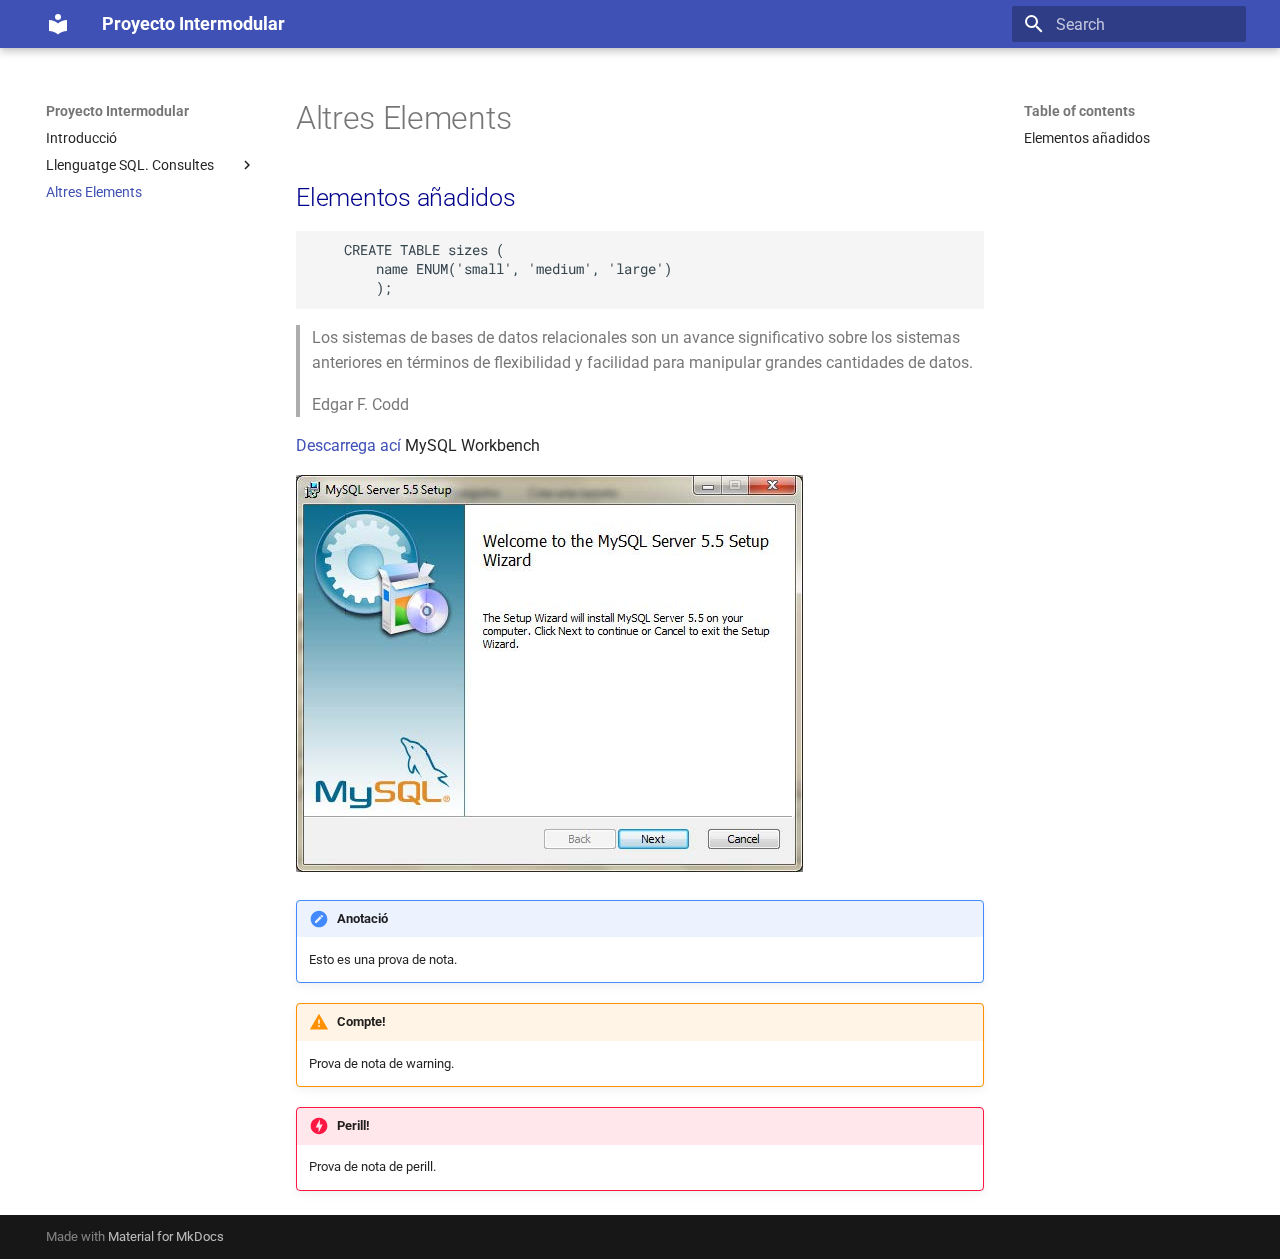
==== commit 4d21540a: "segona versió" ====
--- a/docs/altreselements/index.html
+++ b/docs/altreselements/index.html
@@ -45,7 +45,7 @@
       
     
     
-      <link rel="stylesheet" href="../extra.css">
+      <link rel="stylesheet" href="../css/extra.css">
     
     <script>__md_scope=new URL("..",location),__md_hash=e=>[...e].reduce(((e,_)=>(e<<5)-e+_.charCodeAt(0)),0),__md_get=(e,_=localStorage,t=__md_scope)=>JSON.parse(_.getItem(t.pathname+"."+e)),__md_set=(e,_,t=localStorage,a=__md_scope)=>{try{t.setItem(a.pathname+"."+e,JSON.stringify(_))}catch(e){}}</script>
     
@@ -424,7 +424,7 @@
 <p>Edgar F. Codd</p>
 </blockquote>
 <p><a href="http://www.mysql.com/">Descarrega ací</a> MySQL Workbench</p>
-<p><img alt="Instal·lació de MySQL i MySQL Workbench. Pas 1" src="/img1.jpg" /></p>
+<p><img alt="Instal·lació de MySQL i MySQL Workbench. Pas 1" src="../img/img1.jpg" /></p>
 <div class="admonition note">
 <p class="admonition-title">Anotació</p>
 <p>Esto es una prova de nota.</p>
--- a/docs/css/extra.css
+++ b/docs/css/extra.css
@@ -0,0 +1,3 @@
+h2, h3 {
+    color: darkblue;
+}